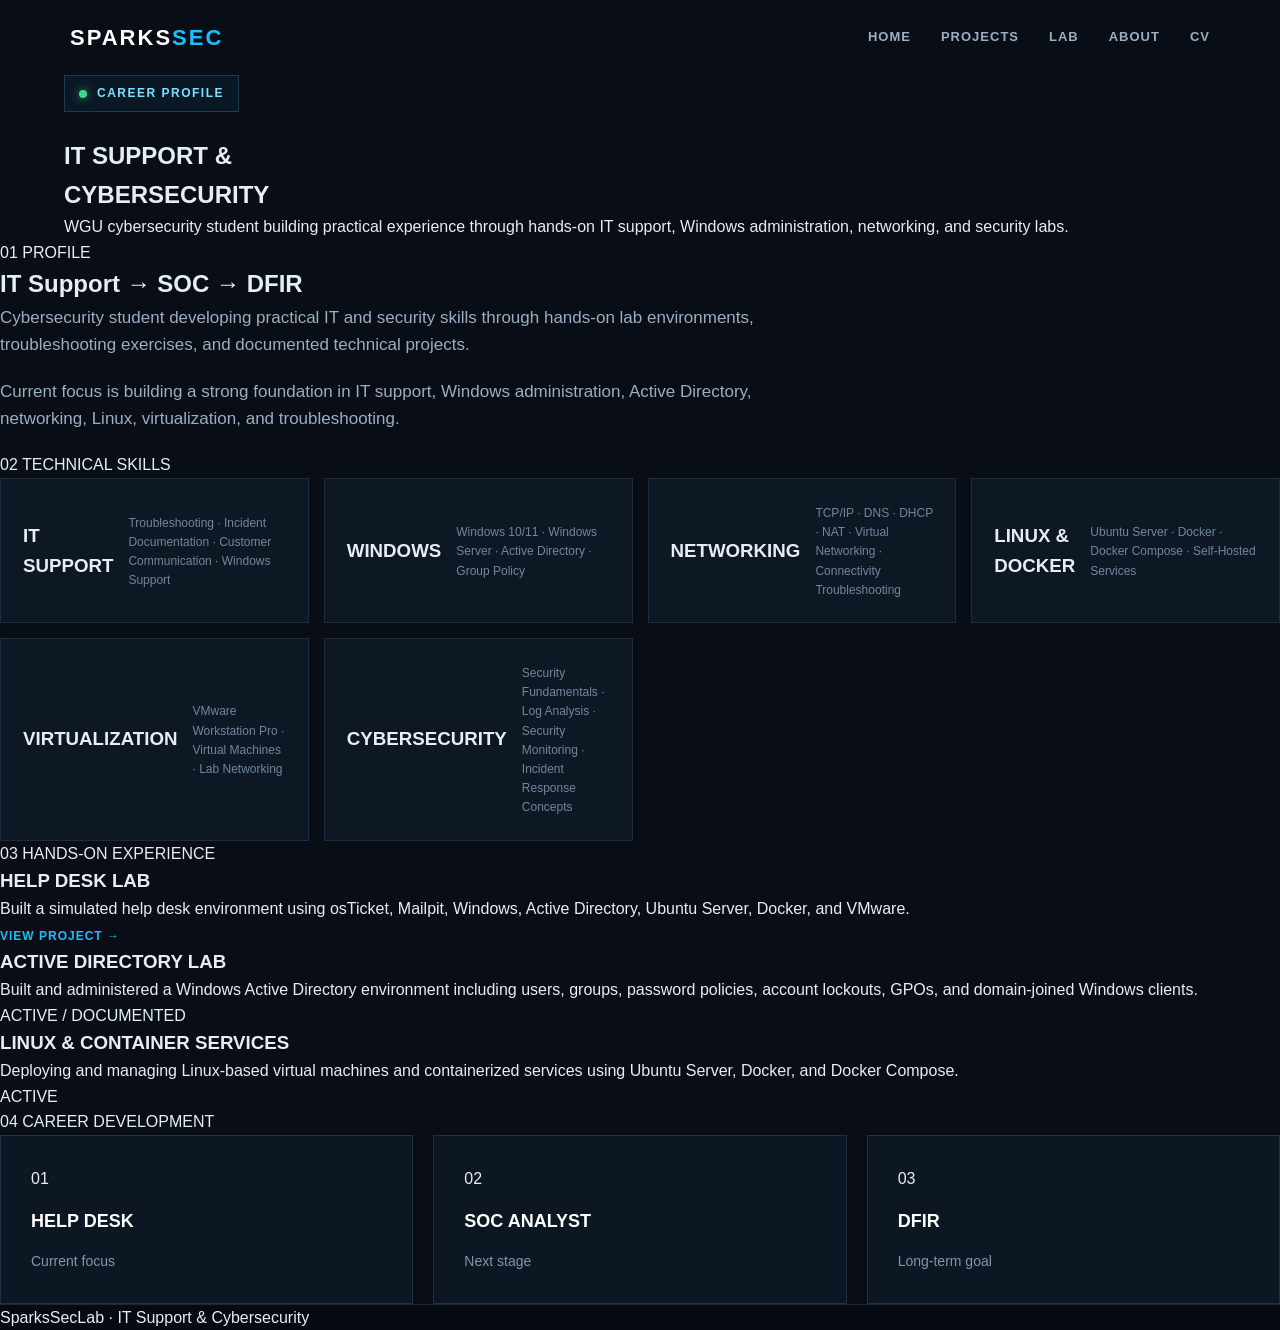
==== cv/index.html @ b8cc03d1 "Add CV page" ====
<!DOCTYPE html>
<html lang="en">
<head>
    <meta charset="UTF-8">
    <meta name="viewport" content="width=device-width, initial-scale=1.0">

    <title>CV | SparksSecLab</title>

    <link rel="stylesheet" href="../style.css">
</head>

<body>

<nav class="navbar">
    <div class="logo">
        SPARKS<span>SEC</span>
    </div>

    <div class="nav-links">
        <a href="../">HOME</a>
        <a href="../projects/">PROJECTS</a>
        <a href="../lab/">LAB</a>
        <a href="../#about">ABOUT</a>
        <a href="index.html">CV</a>
    </div>
</nav>


<section class="page-hero">

    <div class="hero-content">

        <div class="status">
            <span class="status-dot"></span>
            CAREER PROFILE
        </div>

        <h1>IT SUPPORT &<br>CYBERSECURITY</h1>

        <p>
            WGU cybersecurity student building practical experience
            through hands-on IT support, Windows administration,
            networking, and security labs.
        </p>

    </div>

</section>


<section class="section">

    <div class="section-title">
        <span>01</span>
        PROFILE
    </div>

    <div class="about-content">

        <h2>IT Support → SOC → DFIR</h2>

        <p>
            Cybersecurity student developing practical IT and security
            skills through hands-on lab environments, troubleshooting
            exercises, and documented technical projects.
        </p>

        <p>
            Current focus is building a strong foundation in IT support,
            Windows administration, Active Directory, networking,
            Linux, virtualization, and troubleshooting.
        </p>

    </div>

</section>


<section class="section">

    <div class="section-title">
        <span>02</span>
        TECHNICAL SKILLS
    </div>

    <div class="status-grid">

        <div class="status-card">
            <h3>IT SUPPORT</h3>
            <p>
                Troubleshooting · Incident Documentation ·
                Customer Communication · Windows Support
            </p>
        </div>

        <div class="status-card">
            <h3>WINDOWS</h3>
            <p>
                Windows 10/11 · Windows Server ·
                Active Directory · Group Policy
            </p>
        </div>

        <div class="status-card">
            <h3>NETWORKING</h3>
            <p>
                TCP/IP · DNS · DHCP · NAT ·
                Virtual Networking · Connectivity Troubleshooting
            </p>
        </div>

        <div class="status-card">
            <h3>LINUX & DOCKER</h3>
            <p>
                Ubuntu Server · Docker · Docker Compose ·
                Self-Hosted Services
            </p>
        </div>

        <div class="status-card">
            <h3>VIRTUALIZATION</h3>
            <p>
                VMware Workstation Pro ·
                Virtual Machines · Lab Networking
            </p>
        </div>

        <div class="status-card">
            <h3>CYBERSECURITY</h3>
            <p>
                Security Fundamentals · Log Analysis ·
                Security Monitoring · Incident Response Concepts
            </p>
        </div>

    </div>

</section>


<section class="section">

    <div class="section-title">
        <span>03</span>
        HANDS-ON EXPERIENCE
    </div>

    <div class="project-grid">

        <div class="project-card">

            <h3>HELP DESK LAB</h3>

            <p>
                Built a simulated help desk environment using
                osTicket, Mailpit, Windows, Active Directory,
                Ubuntu Server, Docker, and VMware.
            </p>

            <a href="../projects/helpdesk.html" class="project-link">
                VIEW PROJECT →
            </a>

        </div>


        <div class="project-card">

            <h3>ACTIVE DIRECTORY LAB</h3>

            <p>
                Built and administered a Windows Active Directory
                environment including users, groups, password
                policies, account lockouts, GPOs, and domain-joined
                Windows clients.
            </p>

            <span class="project-status">
                ACTIVE / DOCUMENTED
            </span>

        </div>


        <div class="project-card">

            <h3>LINUX & CONTAINER SERVICES</h3>

            <p>
                Deploying and managing Linux-based virtual machines
                and containerized services using Ubuntu Server,
                Docker, and Docker Compose.
            </p>

            <span class="project-status">
                ACTIVE
            </span>

        </div>

    </div>

</section>


<section class="section">

    <div class="section-title">
        <span>04</span>
        CAREER DEVELOPMENT
    </div>

    <div class="career-grid">

        <div class="career-card">
            <span>01</span>
            <h3>HELP DESK</h3>
            <p>Current focus</p>
        </div>

        <div class="career-card">
            <span>02</span>
            <h3>SOC ANALYST</h3>
            <p>Next stage</p>
        </div>

        <div class="career-card">
            <span>03</span>
            <h3>DFIR</h3>
            <p>Long-term goal</p>
        </div>

    </div>

</section>


<footer>

    <p>
        SparksSecLab · IT Support & Cybersecurity
    </p>

</footer>

</body>
</html>
---- style.css ----
/* =========================================
   SPARKSSEC PORTFOLIO
   Blue-Team / IT Operations Theme
   ========================================= */

* {
    margin: 0;
    padding: 0;
    box-sizing: border-box;
}

html {
    scroll-behavior: smooth;
}

body {
    font-family: Arial, Helvetica, sans-serif;
    background: #080d16;
    color: #e6edf5;
    line-height: 1.6;
}


/* =========================================
   NAVIGATION
   ========================================= */

header {
    position: sticky;
    top: 0;
    z-index: 1000;
    background: rgba(8, 13, 22, 0.95);
    border-bottom: 1px solid #17283d;
    backdrop-filter: blur(10px);
}

.navbar {
    max-width: 1200px;
    margin: auto;
    padding: 20px 30px;
    display: flex;
    justify-content: space-between;
    align-items: center;
}

.logo {
    font-size: 22px;
    font-weight: 800;
    letter-spacing: 2px;
    color: #ffffff;
}

.logo span {
    color: #19bfff;
}

.nav-links {
    display: flex;
    gap: 30px;
}

.nav-links a {
    color: #9caec2;
    text-decoration: none;
    font-size: 13px;
    font-weight: 700;
    letter-spacing: 1px;
    transition: 0.2s ease;
}

.nav-links a:hover {
    color: #19bfff;
}


/* =========================================
   HERO
   ========================================= */

.hero {
    min-height: 720px;
    display: flex;
    align-items: center;
    position: relative;
    overflow: hidden;
    background:
        radial-gradient(circle at 80% 30%, rgba(0, 140, 255, 0.12), transparent 35%),
        linear-gradient(135deg, #080d16 0%, #0b1422 100%);
}

.hero::after {
    content: "";
    position: absolute;
    inset: 0;
    background-image:
        linear-gradient(rgba(25, 191, 255, 0.035) 1px, transparent 1px),
        linear-gradient(90deg, rgba(25, 191, 255, 0.035) 1px, transparent 1px);
    background-size: 50px 50px;
    pointer-events: none;
}

.hero-content {
    width: 1200px;
    max-width: 90%;
    margin: auto;
    position: relative;
    z-index: 2;
}

.status {
    display: inline-flex;
    align-items: center;
    gap: 10px;
    padding: 8px 14px;
    margin-bottom: 25px;
    border: 1px solid #1c3c54;
    background: rgba(10, 27, 42, 0.8);
    color: #7edfff;
    font-size: 12px;
    font-weight: 700;
    letter-spacing: 1.5px;
}

.status-dot {
    width: 8px;
    height: 8px;
    background: #39d98a;
    border-radius: 50%;
    box-shadow: 0 0 10px rgba(57, 217, 138, 0.7);
}

.hero h1 {
    font-size: clamp(48px, 7vw, 86px);
    line-height: 0.98;
    letter-spacing: -3px;
    margin-bottom: 30px;
    color: #ffffff;
}

.hero h1 span {
    color: #19bfff;
}

.hero-text {
    max-width: 680px;
    color: #9caec2;
    font-size: 18px;
    margin-bottom: 25px;
}

.career-path {
    color: #d6e4f0;
    font-weight: 700;
    letter-spacing: 2px;
    font-size: 14px;
    margin-bottom: 35px;
}

.career-path span {
    color: #19bfff;
    padding: 0 10px;
}

.hero-buttons {
    display: flex;
    gap: 15px;
    flex-wrap: wrap;
}

.button {
    display: inline-block;
    padding: 14px 24px;
    text-decoration: none;
    font-size: 13px;
    font-weight: 800;
    letter-spacing: 1px;
    transition: 0.2s ease;
}

.button.primary {
    background: #19bfff;
    color: #06101a;
}

.button.primary:hover {
    background: #6ddcff;
    transform: translateY(-2px);
}

.button.secondary {
    border: 1px solid #29455d;
    color: #dce8f2;
}

.button.secondary:hover {
    border-color: #19bfff;
    color: #19bfff;
}


/* =========================================
   GENERAL SECTIONS
   ========================================= */

.status-panel,
.projects,
.about,
.resume {
    max-width: 1200px;
    margin: auto;
    padding: 100px 30px;
}

.section-heading {
    margin-bottom: 45px;
}

.section-label {
    display: block;
    color: #19bfff;
    font-size: 12px;
    font-weight: 800;
    letter-spacing: 2px;
    margin-bottom: 10px;
}

.section-heading h2 {
    font-size: 38px;
    color: #ffffff;
    letter-spacing: -1px;
}


/* =========================================
   STATUS CARDS
   ========================================= */

.status-panel {
    max-width: none;
    padding-left: max(30px, calc((100% - 1140px) / 2));
    padding-right: max(30px, calc((100% - 1140px) / 2));
    background: #0b121d;
    border-top: 1px solid #17283d;
    border-bottom: 1px solid #17283d;
}

.status-grid {
    display: grid;
    grid-template-columns: repeat(4, 1fr);
    gap: 15px;
}

.status-card {
    display: flex;
    align-items: center;
    gap: 15px;
    padding: 22px;
    background: #0e1825;
    border: 1px solid #1b2d42;
}

.status-card:hover {
    border-color: #245b78;
}

.indicator {
    width: 9px;
    height: 9px;
    background: #39d98a;
    border-radius: 50%;
    box-shadow: 0 0 8px rgba(57, 217, 138, 0.6);
}

.status-card strong {
    display: block;
    font-size: 12px;
    letter-spacing: 1px;
    color: #dce8f2;
}

.status-card p {
    color: #71869b;
    font-size: 12px;
    margin-top: 3px;
}


/* =========================================
   PROJECT
   ========================================= */

.projects {
    max-width: none;
    padding-left: max(30px, calc((100% - 1140px) / 2));
    padding-right: max(30px, calc((100% - 1140px) / 2));
}

.featured-project {
    display: grid;
    grid-template-columns: 1.3fr 1fr;
    gap: 50px;
    padding: 45px;
    background: #0d1724;
    border: 1px solid #1c3046;
}

.project-tag {
    color: #19bfff;
    font-size: 11px;
    font-weight: 800;
    letter-spacing: 2px;
}

.project-info h3 {
    font-size: 32px;
    color: #ffffff;
    margin: 15px 0;
}

.project-info p {
    color: #94a8bb;
    max-width: 650px;
    margin-bottom: 25px;
}

.skills {
    display: flex;
    flex-wrap: wrap;
    gap: 8px;
    margin-bottom: 30px;
}

.skills span {
    padding: 6px 10px;
    border: 1px solid #25405a;
    color: #9fc5df;
    background: #0a121d;
    font-size: 11px;
}

.project-link {
    color: #19bfff;
    text-decoration: none;
    font-size: 12px;
    font-weight: 800;
    letter-spacing: 1px;
}

.project-link:hover {
    color: #7edfff;
}


/* =========================================
   TERMINAL PANEL
   ========================================= */

.project-terminal {
    background: #050a10;
    border: 1px solid #20364d;
    align-self: center;
    box-shadow: 0 15px 40px rgba(0, 0, 0, 0.3);
}

.terminal-header {
    height: 38px;
    display: flex;
    align-items: center;
    gap: 7px;
    padding: 0 15px;
    background: #0c1520;
    border-bottom: 1px solid #1a2b3e;
}

.terminal-header span {
    width: 9px;
    height: 9px;
    border-radius: 50%;
    background: #526477;
}

.terminal-body {
    padding: 25px;
    font-family: "Courier New", monospace;
    font-size: 13px;
    line-height: 2;
    color: #b8c9d8;
}

.terminal-blue {
    color: #19bfff;
}

.terminal-green {
    color: #39d98a;
}


/* =========================================
   ABOUT
   ========================================= */

.about {
    border-top: 1px solid #17283d;
}

.about-content {
    max-width: 800px;
}

.about-content p {
    color: #9caec2;
    font-size: 17px;
    margin-bottom: 20px;
}


/* =========================================
   CAREER PATH
   ========================================= */

.resume {
    border-top: 1px solid #17283d;
}

.career-grid {
    display: grid;
    grid-template-columns: repeat(3, 1fr);
    gap: 20px;
}

.career-card {
    padding: 30px;
    background: #0d1724;
    border: 1px solid #1c3046;
    position: relative;
}

.career-card:hover {
    border-color: #19bfff;
}

.career-number {
    color: #19bfff;
    font-family: "Courier New", monospace;
    font-size: 13px;
}

.career-card h3 {
    color: #ffffff;
    font-size: 18px;
    margin: 15px 0;
}

.career-card p {
    color: #8196aa;
    font-size: 14px;
}


/* =========================================
   FOOTER
   ========================================= */

footer {
    border-top: 1px solid #17283d;
    background: #060b12;
}

.footer-content {
    max-width: 1200px;
    margin: auto;
    padding: 40px 30px;
    display: flex;
    align-items: center;
    justify-content: space-between;
    gap: 20px;
}

.footer-content p {
    color: #667b90;
    font-size: 12px;
}

.copyright {
    font-family: "Courier New", monospace;
}


/* =========================================
   RESPONSIVE DESIGN
   ========================================= */

@media (max-width: 900px) {

    .nav-links {
        gap: 15px;
    }

    .status-grid {
        grid-template-columns: repeat(2, 1fr);
    }

    .featured-project {
        grid-template-columns: 1fr;
    }

    .career-grid {
        grid-template-columns: 1fr;
    }
}


@media (max-width: 650px) {

    .navbar {
        padding: 18px 20px;
    }

    .nav-links {
        display: none;
    }

    .hero {
        min-height: 650px;
    }

    .hero h1 {
        font-size: 48px;
        letter-spacing: -2px;
    }

    .hero-text {
        font-size: 16px;
    }

    .status-grid {
        grid-template-columns: 1fr;
    }

    .status-panel,
    .projects,
    .about,
    .resume {
        padding-top: 70px;
        padding-bottom: 70px;
    }

    .featured-project {
        padding: 25px;
    }

    .section-heading h2 {
        font-size: 30px;
    }

    .footer-content {
        flex-direction: column;
        align-items: flex-start;
    }
}
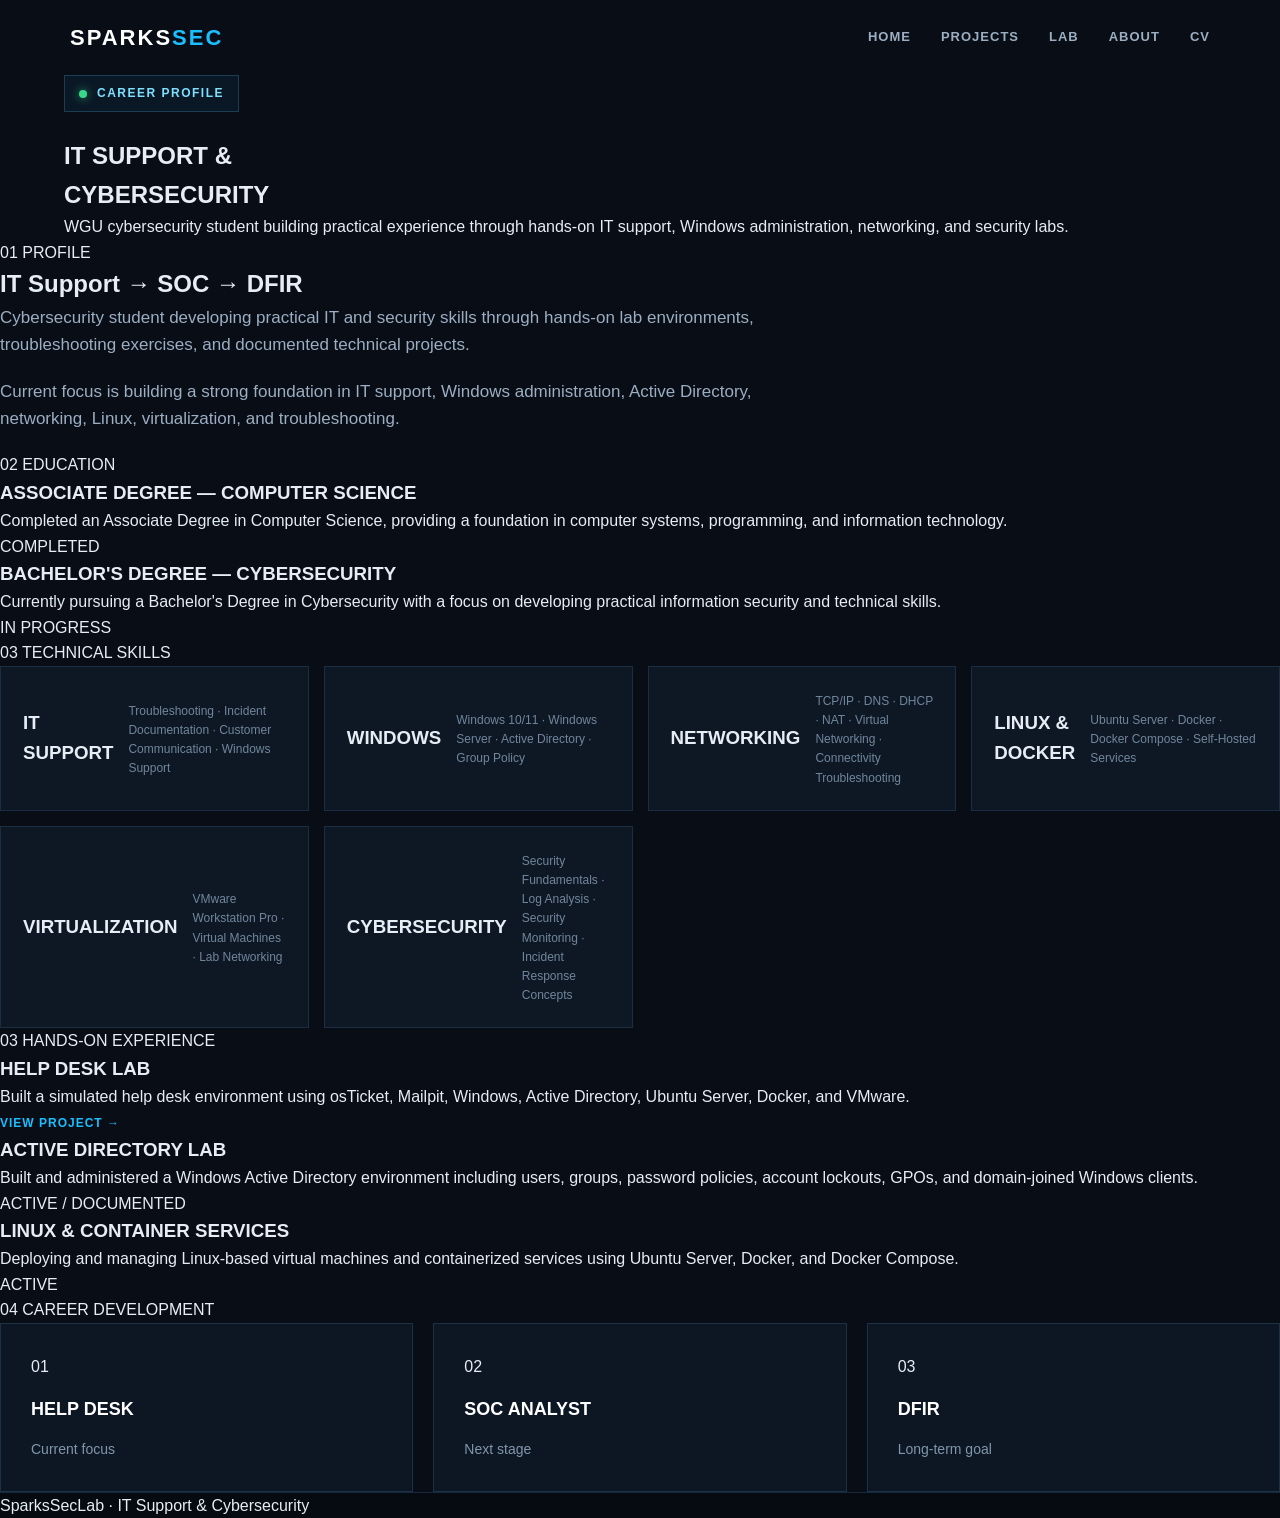
==== commit 5e390b1f: "Add education section to CV" ====
--- a/cv/index.html
+++ b/cv/index.html
@@ -74,12 +74,56 @@
     </div>
 
 </section>
-
-
 <section class="section">
 
     <div class="section-title">
         <span>02</span>
+        EDUCATION
+    </div>
+
+    <div class="project-grid">
+
+        <div class="project-card">
+
+            <h3>ASSOCIATE DEGREE — COMPUTER SCIENCE</h3>
+
+            <p>
+                Completed an Associate Degree in Computer Science,
+                providing a foundation in computer systems,
+                programming, and information technology.
+            </p>
+
+            <span class="project-status">
+                COMPLETED
+            </span>
+
+        </div>
+
+
+        <div class="project-card">
+
+            <h3>BACHELOR'S DEGREE — CYBERSECURITY</h3>
+
+            <p>
+                Currently pursuing a Bachelor's Degree in
+                Cybersecurity with a focus on developing practical
+                information security and technical skills.
+            </p>
+
+            <span class="project-status">
+                IN PROGRESS
+            </span>
+
+        </div>
+
+    </div>
+
+</section>
+
+<section class="section">
+
+    <div class="section-title">
+        <span>03</span>
         TECHNICAL SKILLS
     </div>
 
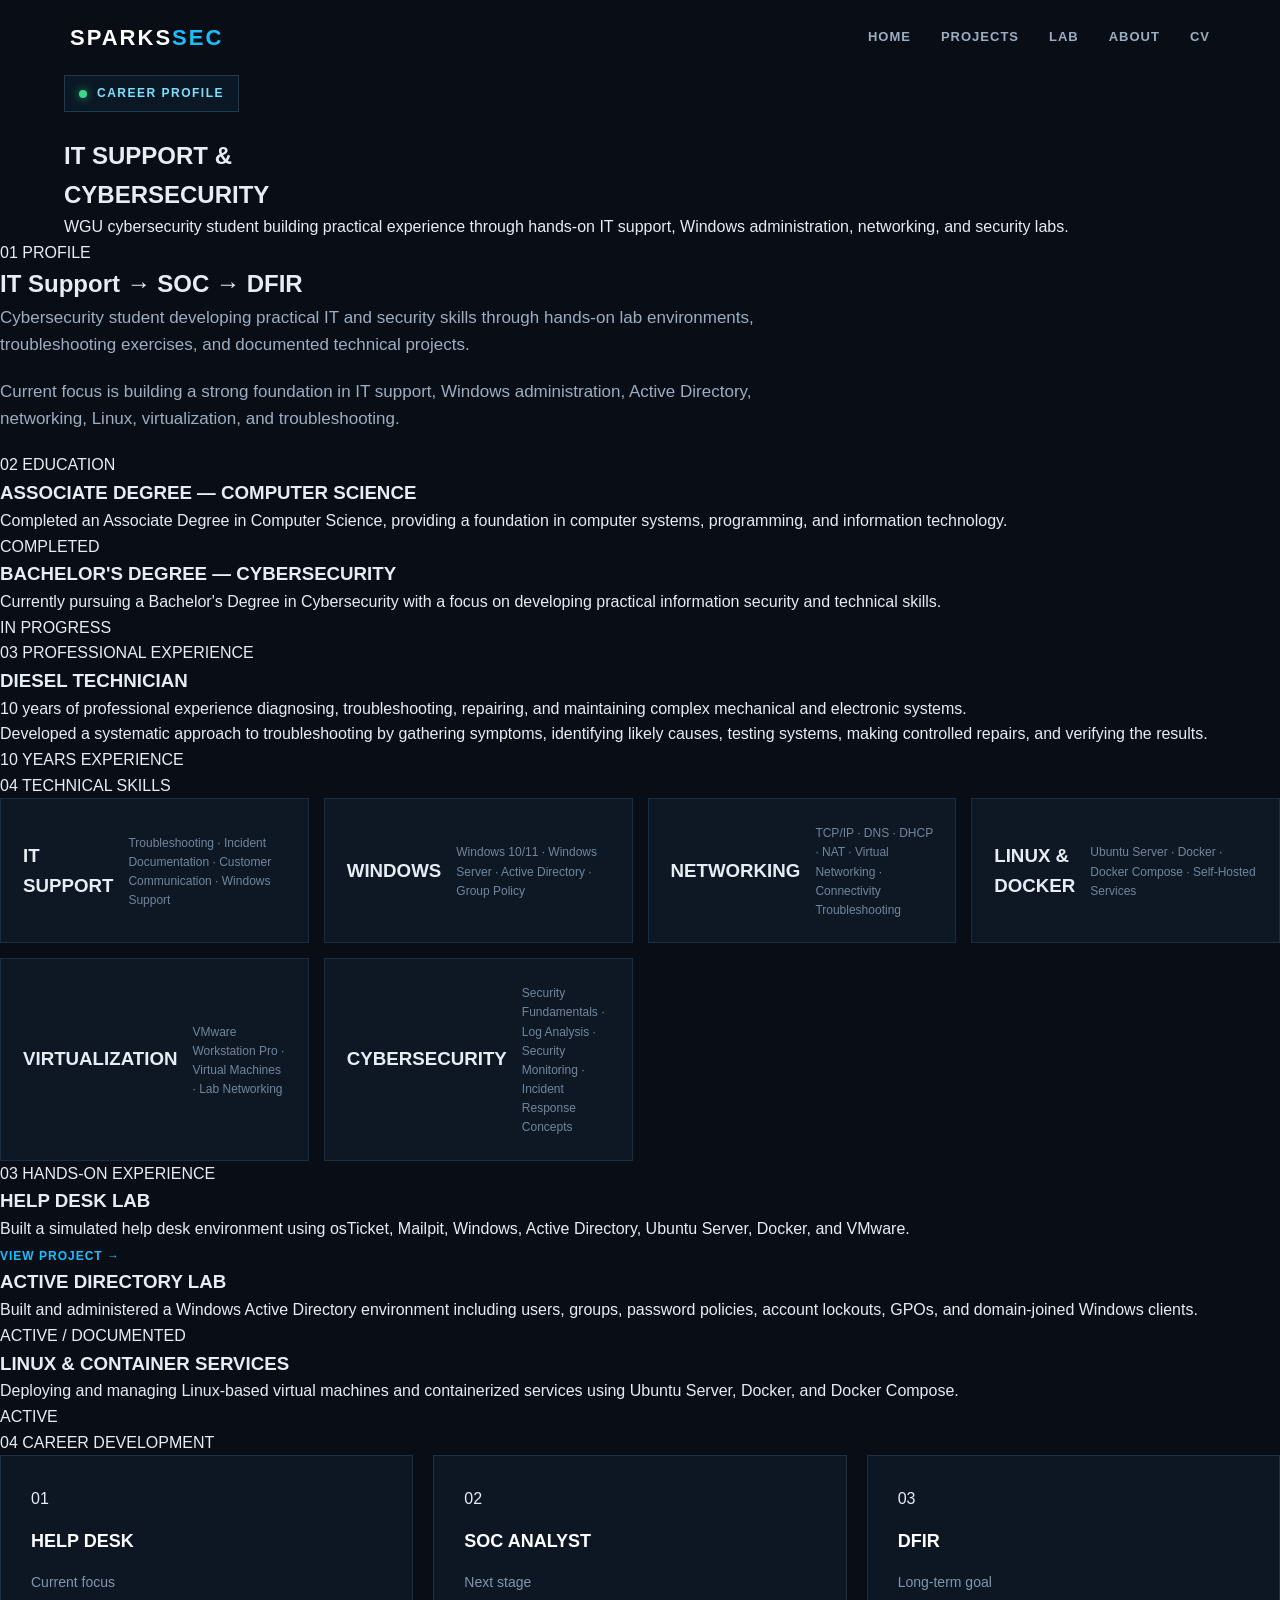
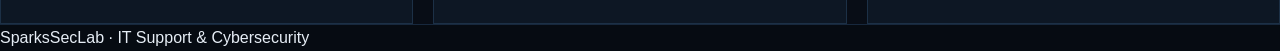
==== commit e7e17115: "Add professional experience to CV" ====
--- a/cv/index.html
+++ b/cv/index.html
@@ -120,10 +120,46 @@
 
 </section>
 
-<section class="section">
+ <section class="section">
 
     <div class="section-title">
         <span>03</span>
+        PROFESSIONAL EXPERIENCE
+    </div>
+
+    <div class="project-grid">
+
+        <div class="project-card">
+
+            <h3>DIESEL TECHNICIAN</h3>
+
+            <p>
+                10 years of professional experience diagnosing,
+                troubleshooting, repairing, and maintaining
+                complex mechanical and electronic systems.
+            </p>
+
+            <p>
+                Developed a systematic approach to troubleshooting
+                by gathering symptoms, identifying likely causes,
+                testing systems, making controlled repairs, and
+                verifying the results.
+            </p>
+
+            <span class="project-status">
+                10 YEARS EXPERIENCE
+            </span>
+
+        </div>
+
+    </div>
+
+</section>
+    
+<section class="section">
+
+    <div class="section-title">
+        <span>04</span>
         TECHNICAL SKILLS
     </div>
 
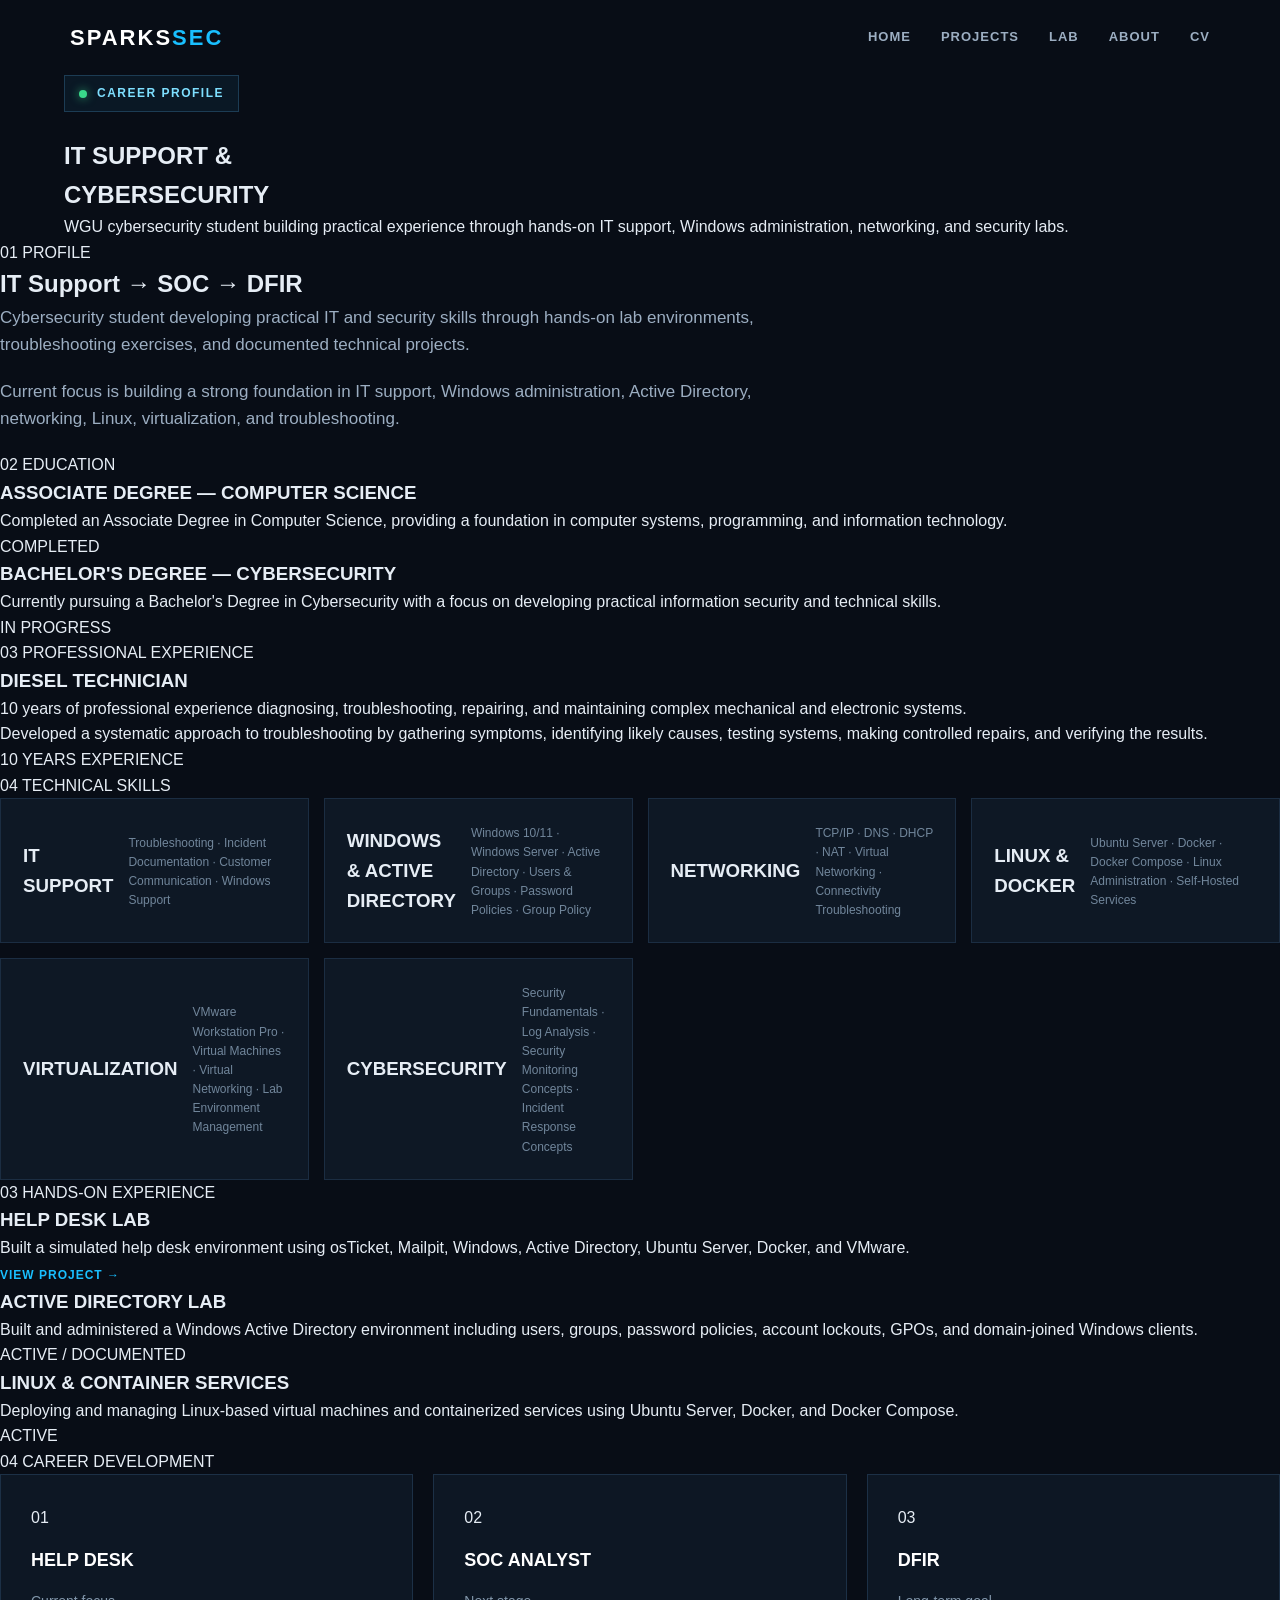
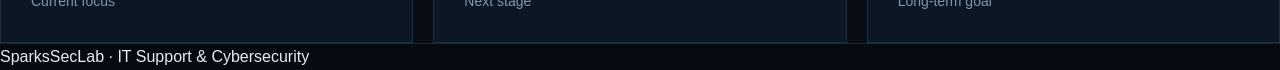
==== commit 8d3a2fa8: "Update CV technical skills" ====
--- a/cv/index.html
+++ b/cv/index.html
@@ -174,18 +174,18 @@
         </div>
 
         <div class="status-card">
-            <h3>WINDOWS</h3>
-            <p>
-                Windows 10/11 · Windows Server ·
-                Active Directory · Group Policy
+            <h3>WINDOWS & ACTIVE DIRECTORY</h3>
+            <p>
+                Windows 10/11 · Windows Server · Active Directory ·
+                Users & Groups · Password Policies · Group Policy
             </p>
         </div>
 
         <div class="status-card">
             <h3>NETWORKING</h3>
             <p>
-                TCP/IP · DNS · DHCP · NAT ·
-                Virtual Networking · Connectivity Troubleshooting
+                TCP/IP · DNS · DHCP · NAT · Virtual Networking ·
+                Connectivity Troubleshooting
             </p>
         </div>
 
@@ -193,15 +193,15 @@
             <h3>LINUX & DOCKER</h3>
             <p>
                 Ubuntu Server · Docker · Docker Compose ·
-                Self-Hosted Services
+                Linux Administration · Self-Hosted Services
             </p>
         </div>
 
         <div class="status-card">
             <h3>VIRTUALIZATION</h3>
             <p>
-                VMware Workstation Pro ·
-                Virtual Machines · Lab Networking
+                VMware Workstation Pro · Virtual Machines ·
+                Virtual Networking · Lab Environment Management
             </p>
         </div>
 
@@ -209,7 +209,7 @@
             <h3>CYBERSECURITY</h3>
             <p>
                 Security Fundamentals · Log Analysis ·
-                Security Monitoring · Incident Response Concepts
+                Security Monitoring Concepts · Incident Response Concepts
             </p>
         </div>
 
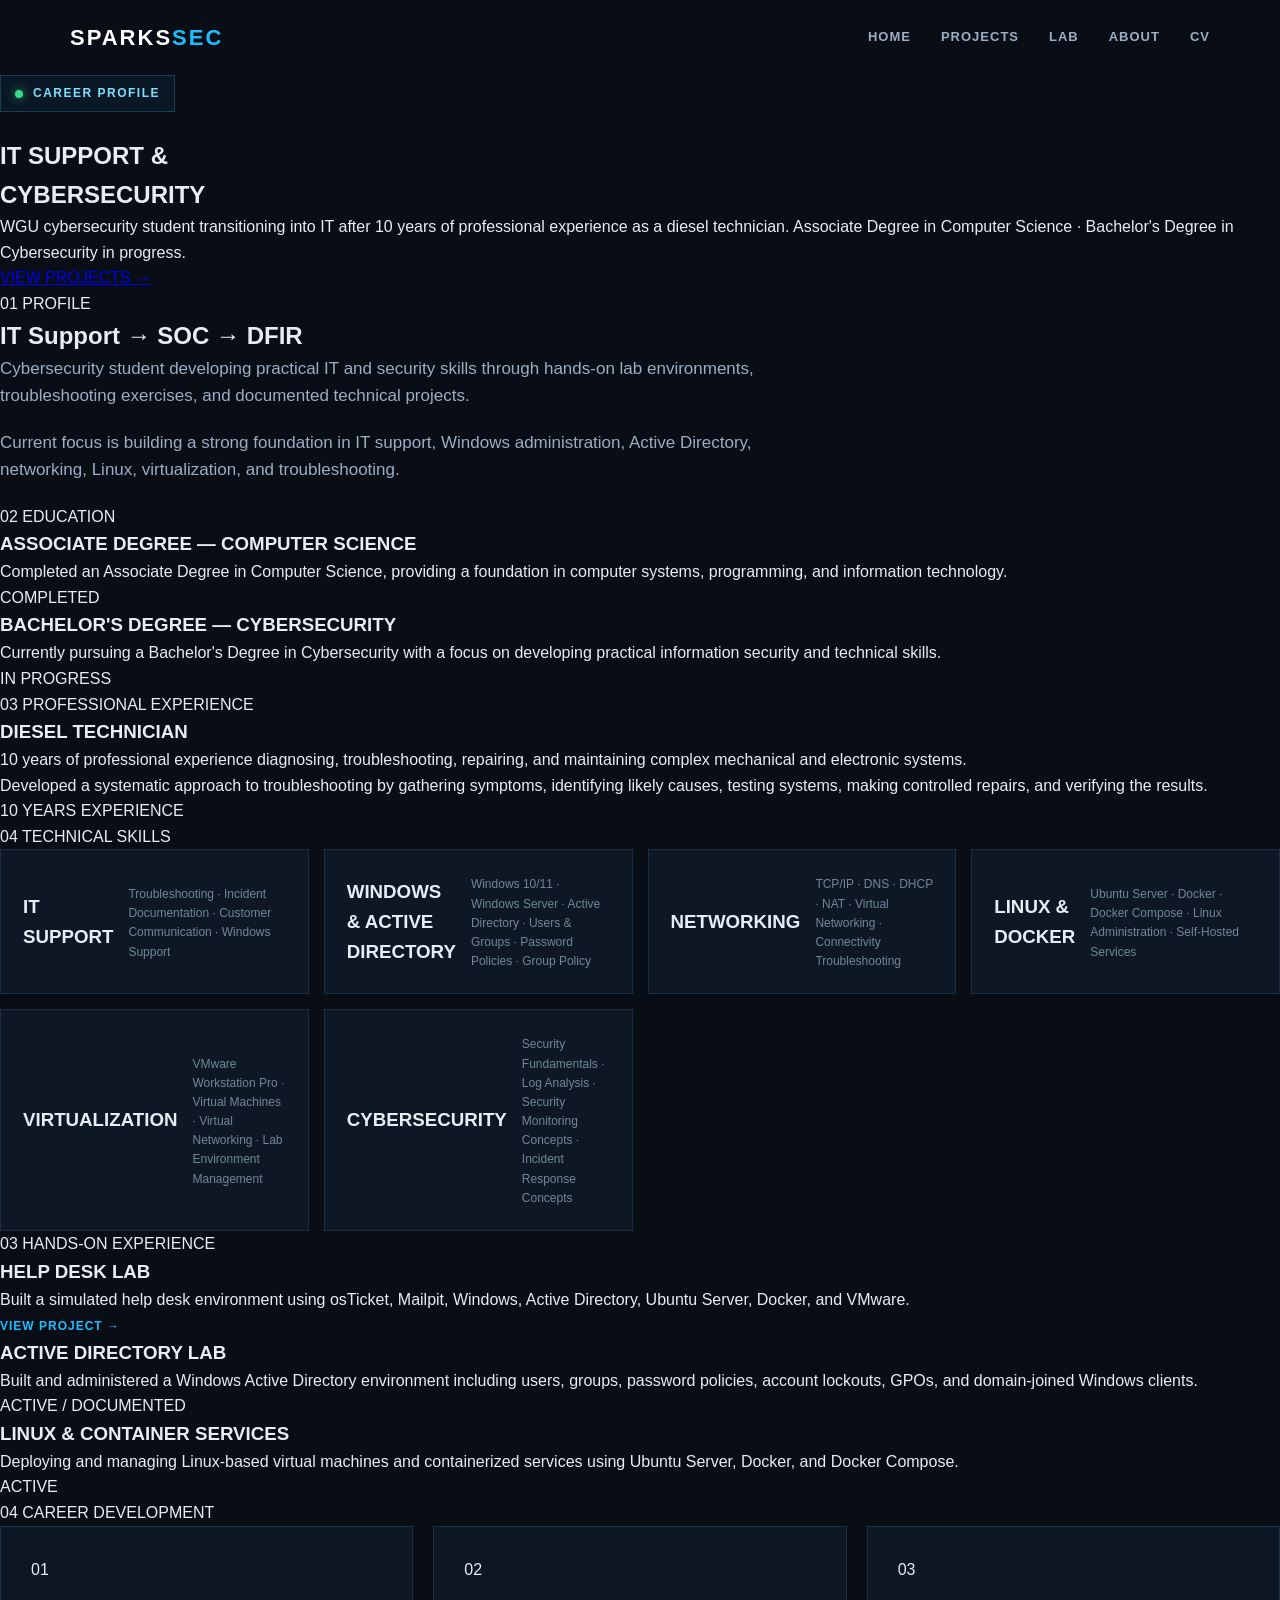
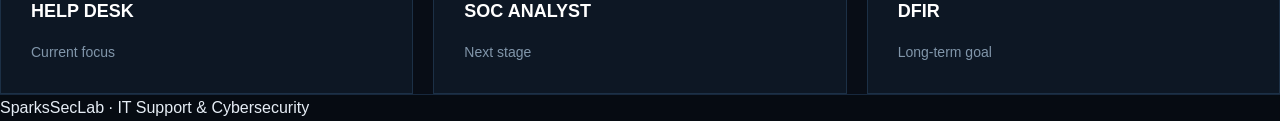
==== commit 9e7c0257: "Improve CV header" ====
--- a/cv/index.html
+++ b/cv/index.html
@@ -26,24 +26,25 @@
 </nav>
 
 
-<section class="page-hero">
-
-    <div class="hero-content">
-
-        <div class="status">
-            <span class="status-dot"></span>
-            CAREER PROFILE
-        </div>
-
-        <h1>IT SUPPORT &<br>CYBERSECURITY</h1>
-
-        <p>
-            WGU cybersecurity student building practical experience
-            through hands-on IT support, Windows administration,
-            networking, and security labs.
-        </p>
-
-    </div>
+<section class="cv-header">
+
+    <div class="status">
+        <span class="status-dot"></span>
+        CAREER PROFILE
+    </div>
+
+    <h1>IT SUPPORT &<br>CYBERSECURITY</h1>
+
+    <p>
+        WGU cybersecurity student transitioning into IT after
+        10 years of professional experience as a diesel technician.
+        Associate Degree in Computer Science · Bachelor's Degree in
+        Cybersecurity in progress.
+    </p>
+
+    <a href="../projects/" class="cv-download">
+        VIEW PROJECTS →
+    </a>
 
 </section>
 
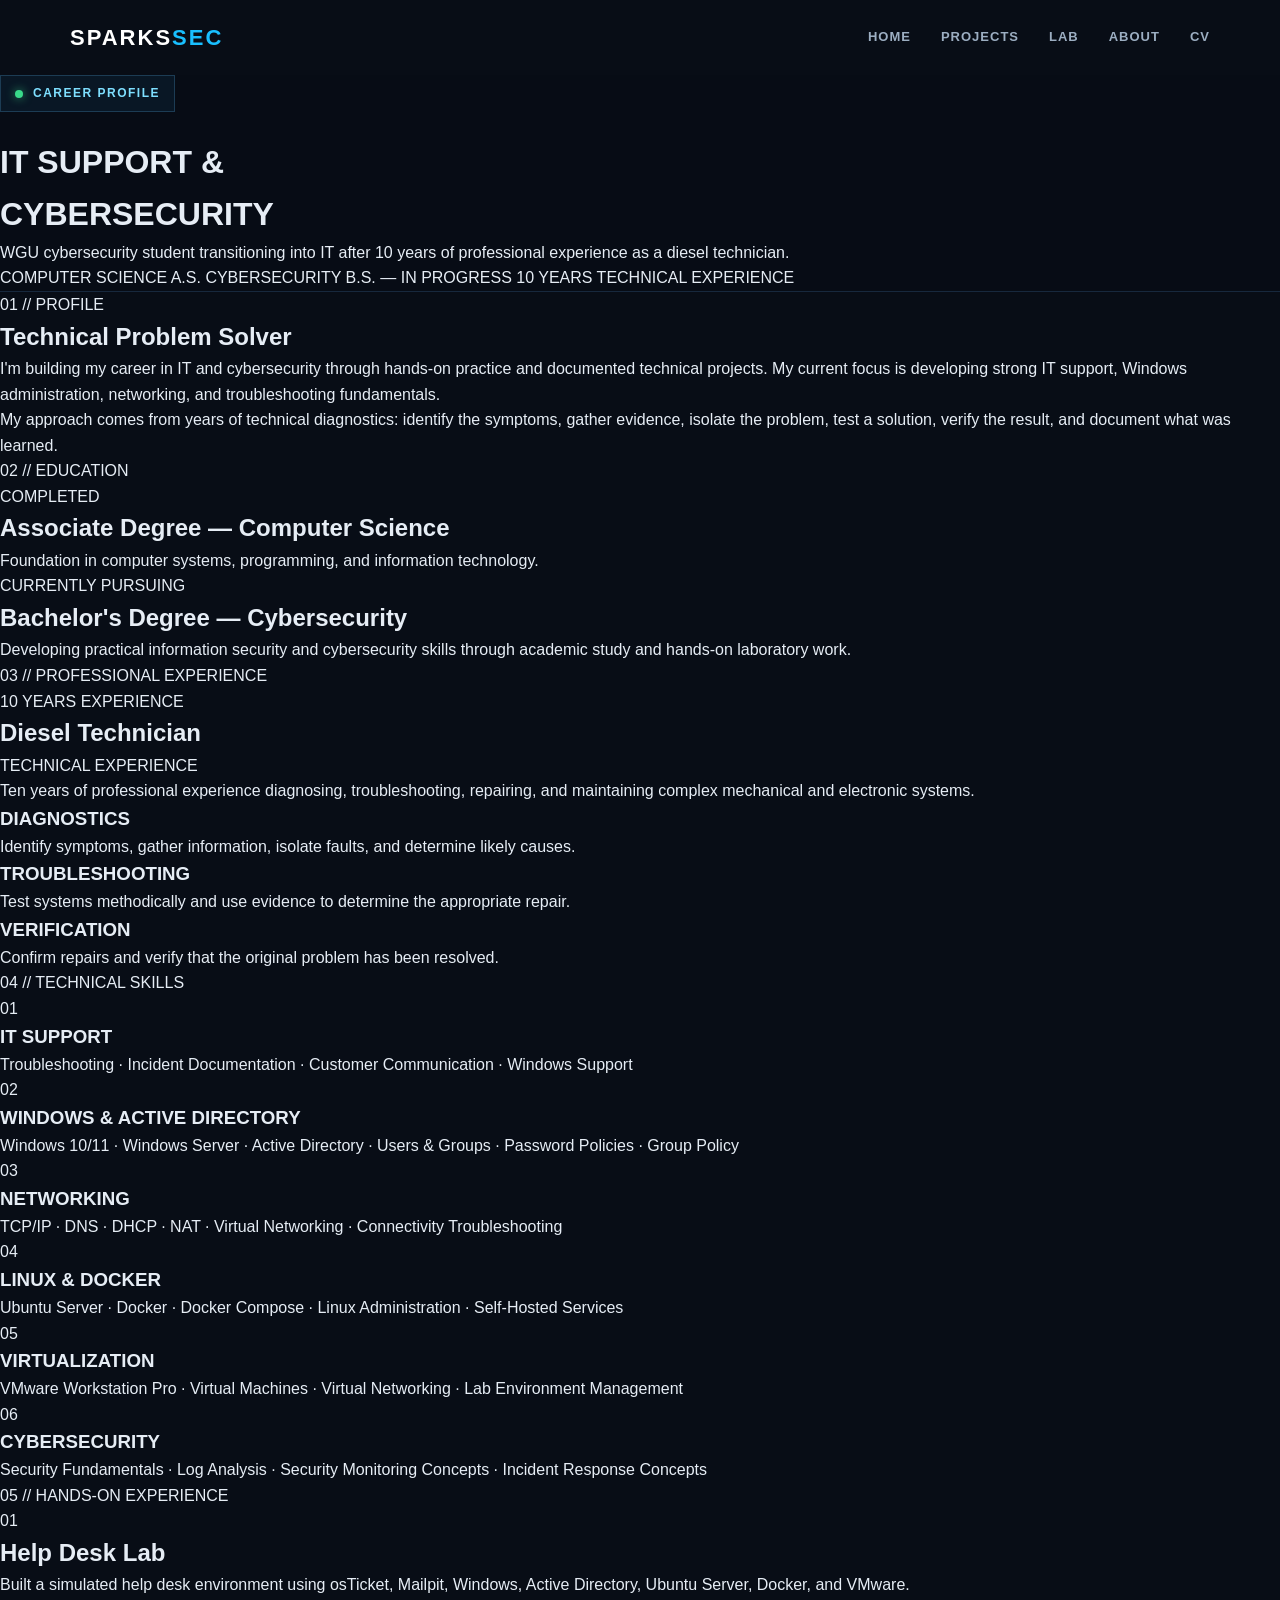
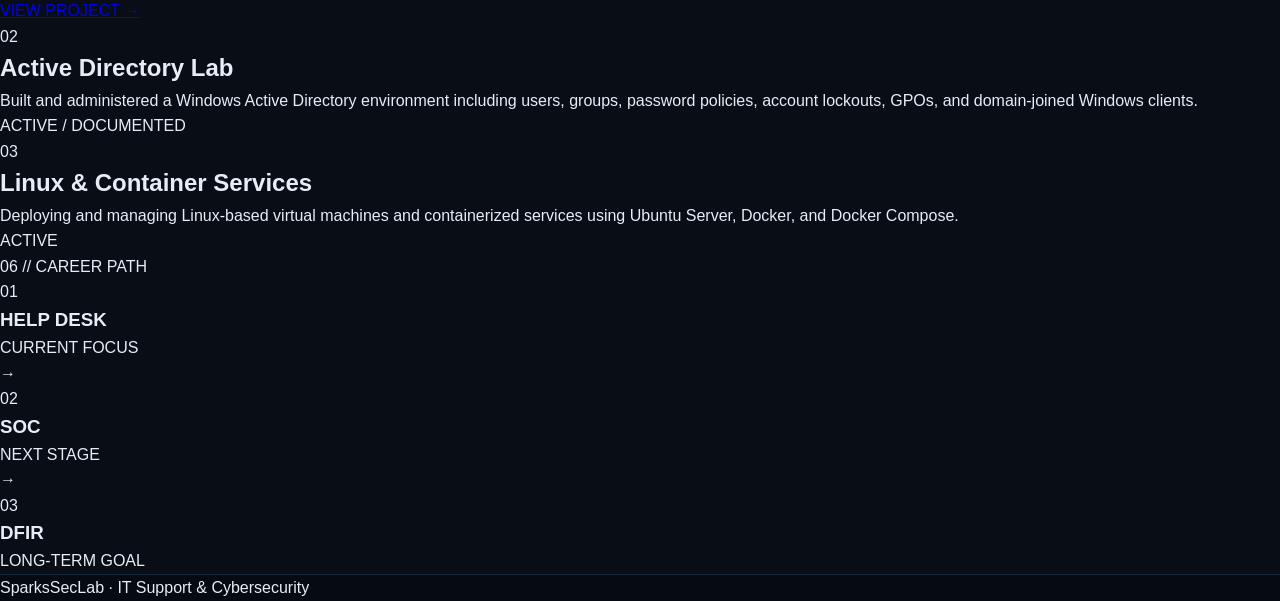
==== commit 9839751c: "Redesign CV page structure" ====
--- a/cv/index.html
+++ b/cv/index.html
@@ -8,7 +8,6 @@
 
     <link rel="stylesheet" href="../style.css">
 </head>
-
 <body>
 
 <nav class="navbar">
@@ -26,294 +25,443 @@
 </nav>
 
 
-<section class="cv-header">
-
-    <div class="status">
-        <span class="status-dot"></span>
-        CAREER PROFILE
+<!-- CV HEADER -->
+
+<header class="cv-hero">
+
+    <div class="cv-hero-inner">
+
+        <div class="status">
+            <span class="status-dot"></span>
+            CAREER PROFILE
+        </div>
+
+        <h1>IT SUPPORT &<br>CYBERSECURITY</h1>
+
+        <p class="cv-lead">
+            WGU cybersecurity student transitioning into IT after
+            10 years of professional experience as a diesel technician.
+        </p>
+
+        <div class="cv-quick-info">
+
+            <span>COMPUTER SCIENCE A.S.</span>
+            <span>CYBERSECURITY B.S. — IN PROGRESS</span>
+            <span>10 YEARS TECHNICAL EXPERIENCE</span>
+
+        </div>
+
     </div>
 
-    <h1>IT SUPPORT &<br>CYBERSECURITY</h1>
-
-    <p>
-        WGU cybersecurity student transitioning into IT after
-        10 years of professional experience as a diesel technician.
-        Associate Degree in Computer Science · Bachelor's Degree in
-        Cybersecurity in progress.
-    </p>
-
-    <a href="../projects/" class="cv-download">
-        VIEW PROJECTS →
-    </a>
-
-</section>
-
-
-<section class="section">
-
-    <div class="section-title">
-        <span>01</span>
-        PROFILE
-    </div>
-
-    <div class="about-content">
-
-        <h2>IT Support → SOC → DFIR</h2>
-
-        <p>
-            Cybersecurity student developing practical IT and security
-            skills through hands-on lab environments, troubleshooting
-            exercises, and documented technical projects.
-        </p>
-
-        <p>
-            Current focus is building a strong foundation in IT support,
-            Windows administration, Active Directory, networking,
-            Linux, virtualization, and troubleshooting.
-        </p>
-
-    </div>
-
-</section>
-<section class="section">
-
-    <div class="section-title">
-        <span>02</span>
-        EDUCATION
-    </div>
-
-    <div class="project-grid">
-
-        <div class="project-card">
-
-            <h3>ASSOCIATE DEGREE — COMPUTER SCIENCE</h3>
+</header>
+
+
+<main class="cv-main">
+
+
+    <!-- PROFILE -->
+
+    <section class="cv-section">
+
+        <div class="cv-section-label">
+            01 // PROFILE
+        </div>
+
+        <div class="cv-profile">
+
+            <h2>Technical Problem Solver</h2>
 
             <p>
-                Completed an Associate Degree in Computer Science,
-                providing a foundation in computer systems,
-                programming, and information technology.
+                I'm building my career in IT and cybersecurity through
+                hands-on practice and documented technical projects.
+                My current focus is developing strong IT support,
+                Windows administration, networking, and troubleshooting
+                fundamentals.
             </p>
 
-            <span class="project-status">
-                COMPLETED
-            </span>
-
-        </div>
-
-
-        <div class="project-card">
-
-            <h3>BACHELOR'S DEGREE — CYBERSECURITY</h3>
-
             <p>
-                Currently pursuing a Bachelor's Degree in
-                Cybersecurity with a focus on developing practical
-                information security and technical skills.
+                My approach comes from years of technical diagnostics:
+                identify the symptoms, gather evidence, isolate the
+                problem, test a solution, verify the result, and
+                document what was learned.
             </p>
 
-            <span class="project-status">
-                IN PROGRESS
-            </span>
-
-        </div>
-
-    </div>
-
-</section>
-
- <section class="section">
-
-    <div class="section-title">
-        <span>03</span>
-        PROFESSIONAL EXPERIENCE
-    </div>
-
-    <div class="project-grid">
-
-        <div class="project-card">
-
-            <h3>DIESEL TECHNICIAN</h3>
+        </div>
+
+    </section>
+
+
+    <!-- EDUCATION -->
+
+    <section class="cv-section">
+
+        <div class="cv-section-label">
+            02 // EDUCATION
+        </div>
+
+        <div class="cv-timeline">
+
+            <div class="cv-timeline-item">
+
+                <div class="cv-timeline-marker"></div>
+
+                <div class="cv-timeline-content">
+
+                    <div class="cv-meta">
+                        COMPLETED
+                    </div>
+
+                    <h2>Associate Degree — Computer Science</h2>
+
+                    <p>
+                        Foundation in computer systems, programming,
+                        and information technology.
+                    </p>
+
+                </div>
+
+            </div>
+
+
+            <div class="cv-timeline-item">
+
+                <div class="cv-timeline-marker"></div>
+
+                <div class="cv-timeline-content">
+
+                    <div class="cv-meta">
+                        CURRENTLY PURSUING
+                    </div>
+
+                    <h2>Bachelor's Degree — Cybersecurity</h2>
+
+                    <p>
+                        Developing practical information security and
+                        cybersecurity skills through academic study
+                        and hands-on laboratory work.
+                    </p>
+
+                </div>
+
+            </div>
+
+        </div>
+
+    </section>
+
+
+    <!-- PROFESSIONAL EXPERIENCE -->
+
+    <section class="cv-section">
+
+        <div class="cv-section-label">
+            03 // PROFESSIONAL EXPERIENCE
+        </div>
+
+        <article class="cv-experience">
+
+            <div class="cv-experience-header">
+
+                <div>
+                    <div class="cv-meta">
+                        10 YEARS EXPERIENCE
+                    </div>
+
+                    <h2>Diesel Technician</h2>
+                </div>
+
+                <span class="cv-status">
+                    TECHNICAL EXPERIENCE
+                </span>
+
+            </div>
 
             <p>
-                10 years of professional experience diagnosing,
-                troubleshooting, repairing, and maintaining
-                complex mechanical and electronic systems.
+                Ten years of professional experience diagnosing,
+                troubleshooting, repairing, and maintaining complex
+                mechanical and electronic systems.
             </p>
 
-            <p>
-                Developed a systematic approach to troubleshooting
-                by gathering symptoms, identifying likely causes,
-                testing systems, making controlled repairs, and
-                verifying the results.
-            </p>
-
-            <span class="project-status">
-                10 YEARS EXPERIENCE
-            </span>
-
-        </div>
-
-    </div>
-
-</section>
-    
-<section class="section">
-
-    <div class="section-title">
-        <span>04</span>
-        TECHNICAL SKILLS
-    </div>
-
-    <div class="status-grid">
-
-        <div class="status-card">
-            <h3>IT SUPPORT</h3>
-            <p>
-                Troubleshooting · Incident Documentation ·
-                Customer Communication · Windows Support
-            </p>
-        </div>
-
-        <div class="status-card">
-            <h3>WINDOWS & ACTIVE DIRECTORY</h3>
-            <p>
-                Windows 10/11 · Windows Server · Active Directory ·
-                Users & Groups · Password Policies · Group Policy
-            </p>
-        </div>
-
-        <div class="status-card">
-            <h3>NETWORKING</h3>
-            <p>
-                TCP/IP · DNS · DHCP · NAT · Virtual Networking ·
-                Connectivity Troubleshooting
-            </p>
-        </div>
-
-        <div class="status-card">
-            <h3>LINUX & DOCKER</h3>
-            <p>
-                Ubuntu Server · Docker · Docker Compose ·
-                Linux Administration · Self-Hosted Services
-            </p>
-        </div>
-
-        <div class="status-card">
-            <h3>VIRTUALIZATION</h3>
-            <p>
-                VMware Workstation Pro · Virtual Machines ·
-                Virtual Networking · Lab Environment Management
-            </p>
-        </div>
-
-        <div class="status-card">
-            <h3>CYBERSECURITY</h3>
-            <p>
-                Security Fundamentals · Log Analysis ·
-                Security Monitoring Concepts · Incident Response Concepts
-            </p>
-        </div>
-
-    </div>
-
-</section>
-
-
-<section class="section">
-
-    <div class="section-title">
-        <span>03</span>
-        HANDS-ON EXPERIENCE
-    </div>
-
-    <div class="project-grid">
-
-        <div class="project-card">
-
-            <h3>HELP DESK LAB</h3>
-
-            <p>
-                Built a simulated help desk environment using
-                osTicket, Mailpit, Windows, Active Directory,
-                Ubuntu Server, Docker, and VMware.
-            </p>
-
-            <a href="../projects/helpdesk.html" class="project-link">
-                VIEW PROJECT →
-            </a>
-
-        </div>
-
-
-        <div class="project-card">
-
-            <h3>ACTIVE DIRECTORY LAB</h3>
-
-            <p>
-                Built and administered a Windows Active Directory
-                environment including users, groups, password
-                policies, account lockouts, GPOs, and domain-joined
-                Windows clients.
-            </p>
-
-            <span class="project-status">
-                ACTIVE / DOCUMENTED
-            </span>
-
-        </div>
-
-
-        <div class="project-card">
-
-            <h3>LINUX & CONTAINER SERVICES</h3>
-
-            <p>
-                Deploying and managing Linux-based virtual machines
-                and containerized services using Ubuntu Server,
-                Docker, and Docker Compose.
-            </p>
-
-            <span class="project-status">
-                ACTIVE
-            </span>
-
-        </div>
-
-    </div>
-
-</section>
-
-
-<section class="section">
-
-    <div class="section-title">
-        <span>04</span>
-        CAREER DEVELOPMENT
-    </div>
-
-    <div class="career-grid">
-
-        <div class="career-card">
-            <span>01</span>
-            <h3>HELP DESK</h3>
-            <p>Current focus</p>
-        </div>
-
-        <div class="career-card">
-            <span>02</span>
-            <h3>SOC ANALYST</h3>
-            <p>Next stage</p>
-        </div>
-
-        <div class="career-card">
-            <span>03</span>
-            <h3>DFIR</h3>
-            <p>Long-term goal</p>
-        </div>
-
-    </div>
-
-</section>
+            <div class="cv-experience-grid">
+
+                <div>
+                    <h3>DIAGNOSTICS</h3>
+                    <p>
+                        Identify symptoms, gather information, isolate
+                        faults, and determine likely causes.
+                    </p>
+                </div>
+
+                <div>
+                    <h3>TROUBLESHOOTING</h3>
+                    <p>
+                        Test systems methodically and use evidence
+                        to determine the appropriate repair.
+                    </p>
+                </div>
+
+                <div>
+                    <h3>VERIFICATION</h3>
+                    <p>
+                        Confirm repairs and verify that the original
+                        problem has been resolved.
+                    </p>
+                </div>
+
+            </div>
+
+        </article>
+
+    </section>
+
+
+    <!-- TECHNICAL SKILLS -->
+
+    <section class="cv-section">
+
+        <div class="cv-section-label">
+            04 // TECHNICAL SKILLS
+        </div>
+
+        <div class="cv-skill-grid">
+
+            <div class="cv-skill-panel">
+
+                <span class="cv-skill-number">01</span>
+
+                <h3>IT SUPPORT</h3>
+
+                <p>
+                    Troubleshooting · Incident Documentation ·
+                    Customer Communication · Windows Support
+                </p>
+
+            </div>
+
+
+            <div class="cv-skill-panel">
+
+                <span class="cv-skill-number">02</span>
+
+                <h3>WINDOWS & ACTIVE DIRECTORY</h3>
+
+                <p>
+                    Windows 10/11 · Windows Server · Active Directory ·
+                    Users & Groups · Password Policies · Group Policy
+                </p>
+
+            </div>
+
+
+            <div class="cv-skill-panel">
+
+                <span class="cv-skill-number">03</span>
+
+                <h3>NETWORKING</h3>
+
+                <p>
+                    TCP/IP · DNS · DHCP · NAT · Virtual Networking ·
+                    Connectivity Troubleshooting
+                </p>
+
+            </div>
+
+
+            <div class="cv-skill-panel">
+
+                <span class="cv-skill-number">04</span>
+
+                <h3>LINUX & DOCKER</h3>
+
+                <p>
+                    Ubuntu Server · Docker · Docker Compose ·
+                    Linux Administration · Self-Hosted Services
+                </p>
+
+            </div>
+
+
+            <div class="cv-skill-panel">
+
+                <span class="cv-skill-number">05</span>
+
+                <h3>VIRTUALIZATION</h3>
+
+                <p>
+                    VMware Workstation Pro · Virtual Machines ·
+                    Virtual Networking · Lab Environment Management
+                </p>
+
+            </div>
+
+
+            <div class="cv-skill-panel">
+
+                <span class="cv-skill-number">06</span>
+
+                <h3>CYBERSECURITY</h3>
+
+                <p>
+                    Security Fundamentals · Log Analysis ·
+                    Security Monitoring Concepts ·
+                    Incident Response Concepts
+                </p>
+
+            </div>
+
+        </div>
+
+    </section>
+
+
+    <!-- HANDS-ON EXPERIENCE -->
+
+    <section class="cv-section">
+
+        <div class="cv-section-label">
+            05 // HANDS-ON EXPERIENCE
+        </div>
+
+        <div class="cv-project-list">
+
+            <article class="cv-project">
+
+                <div class="cv-project-number">
+                    01
+                </div>
+
+                <div class="cv-project-content">
+
+                    <h2>Help Desk Lab</h2>
+
+                    <p>
+                        Built a simulated help desk environment using
+                        osTicket, Mailpit, Windows, Active Directory,
+                        Ubuntu Server, Docker, and VMware.
+                    </p>
+
+                    <a href="../projects/helpdesk.html">
+                        VIEW PROJECT →
+                    </a>
+
+                </div>
+
+            </article>
+
+
+            <article class="cv-project">
+
+                <div class="cv-project-number">
+                    02
+                </div>
+
+                <div class="cv-project-content">
+
+                    <h2>Active Directory Lab</h2>
+
+                    <p>
+                        Built and administered a Windows Active Directory
+                        environment including users, groups, password
+                        policies, account lockouts, GPOs, and
+                        domain-joined Windows clients.
+                    </p>
+
+                    <span class="cv-status">
+                        ACTIVE / DOCUMENTED
+                    </span>
+
+                </div>
+
+            </article>
+
+
+            <article class="cv-project">
+
+                <div class="cv-project-number">
+                    03
+                </div>
+
+                <div class="cv-project-content">
+
+                    <h2>Linux & Container Services</h2>
+
+                    <p>
+                        Deploying and managing Linux-based virtual
+                        machines and containerized services using
+                        Ubuntu Server, Docker, and Docker Compose.
+                    </p>
+
+                    <span class="cv-status">
+                        ACTIVE
+                    </span>
+
+                </div>
+
+            </article>
+
+        </div>
+
+    </section>
+
+
+    <!-- CAREER PATH -->
+
+    <section class="cv-section">
+
+        <div class="cv-section-label">
+            06 // CAREER PATH
+        </div>
+
+        <div class="cv-career-path">
+
+            <div class="cv-career-stage">
+
+                <span>01</span>
+
+                <h3>HELP DESK</h3>
+
+                <p>CURRENT FOCUS</p>
+
+            </div>
+
+
+            <div class="cv-career-arrow">
+                →
+            </div>
+
+
+            <div class="cv-career-stage">
+
+                <span>02</span>
+
+                <h3>SOC</h3>
+
+                <p>NEXT STAGE</p>
+
+            </div>
+
+
+            <div class="cv-career-arrow">
+                →
+            </div>
+
+
+            <div class="cv-career-stage">
+
+                <span>03</span>
+
+                <h3>DFIR</h3>
+
+                <p>LONG-TERM GOAL</p>
+
+            </div>
+
+        </div>
+
+    </section>
+
+
+</main>
 
 
 <footer>
@@ -324,5 +472,7 @@
 
 </footer>
 
+
 </body>
+
 </html>
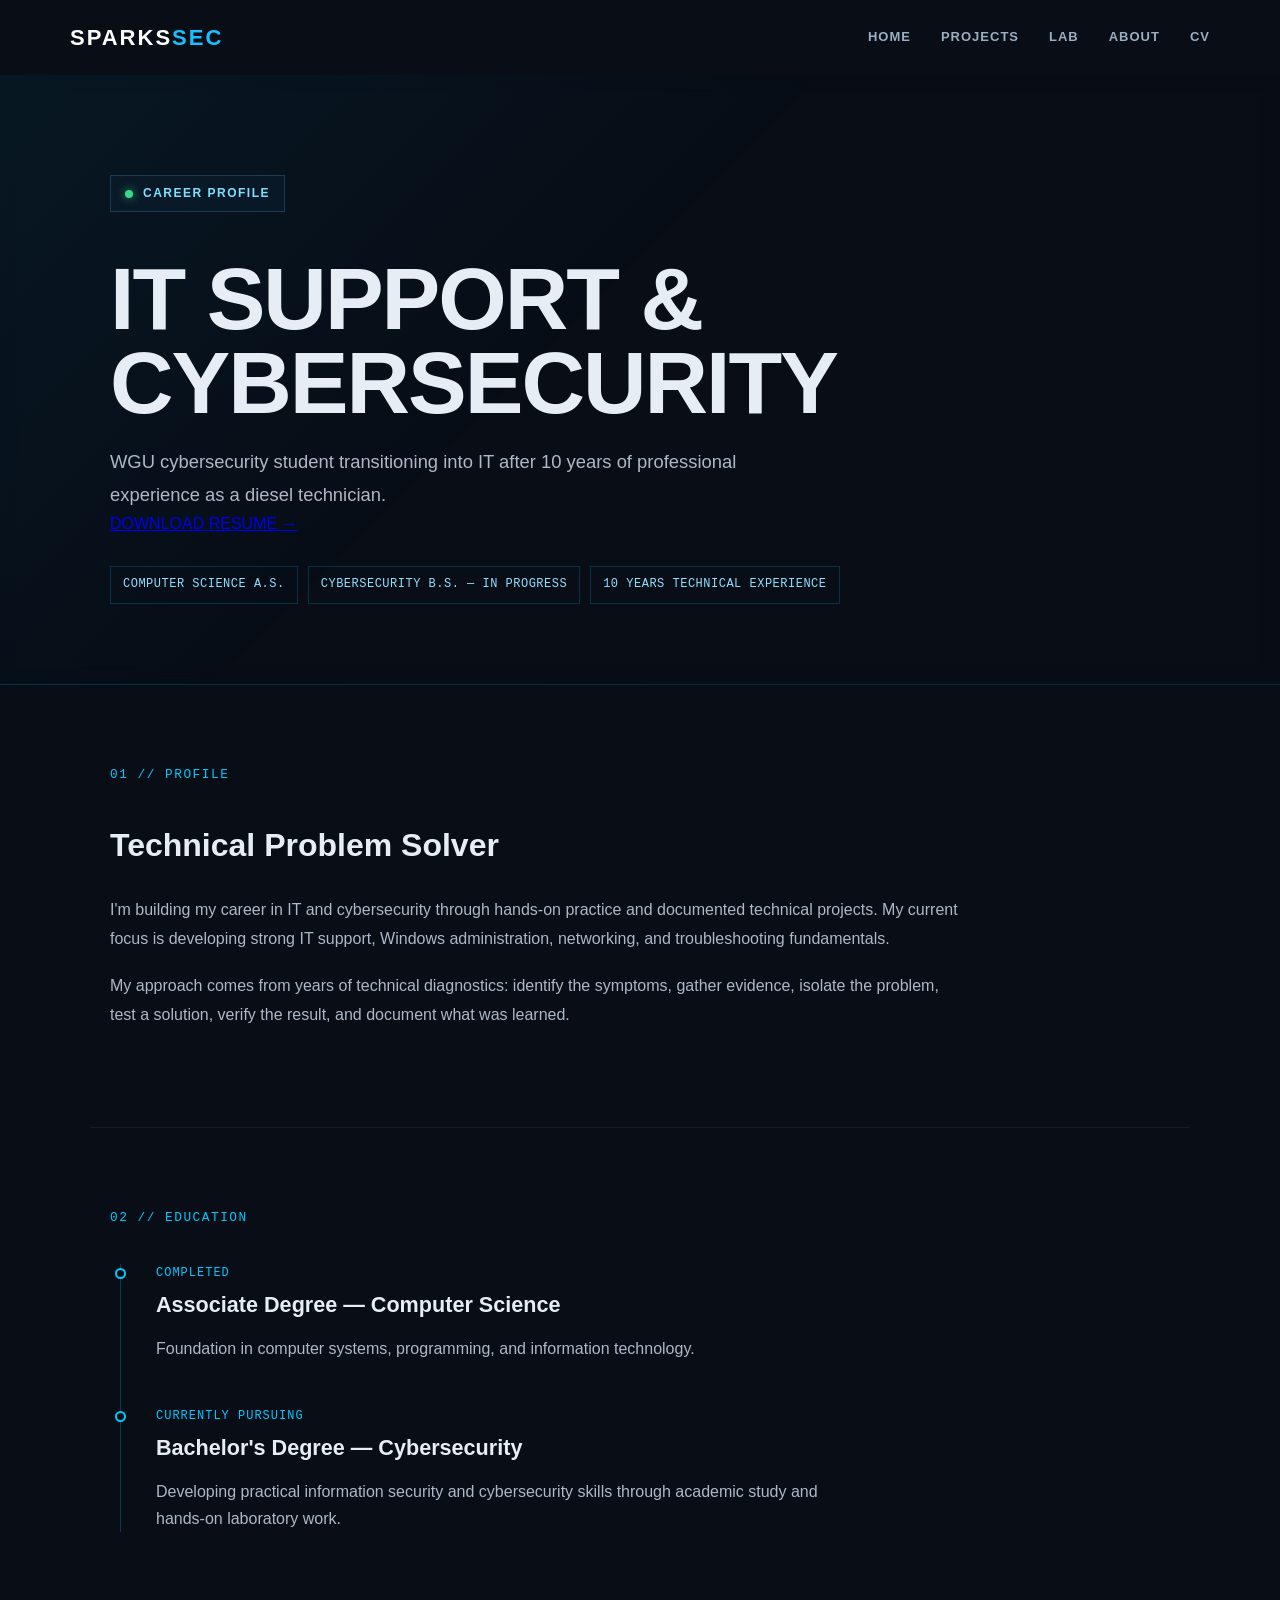
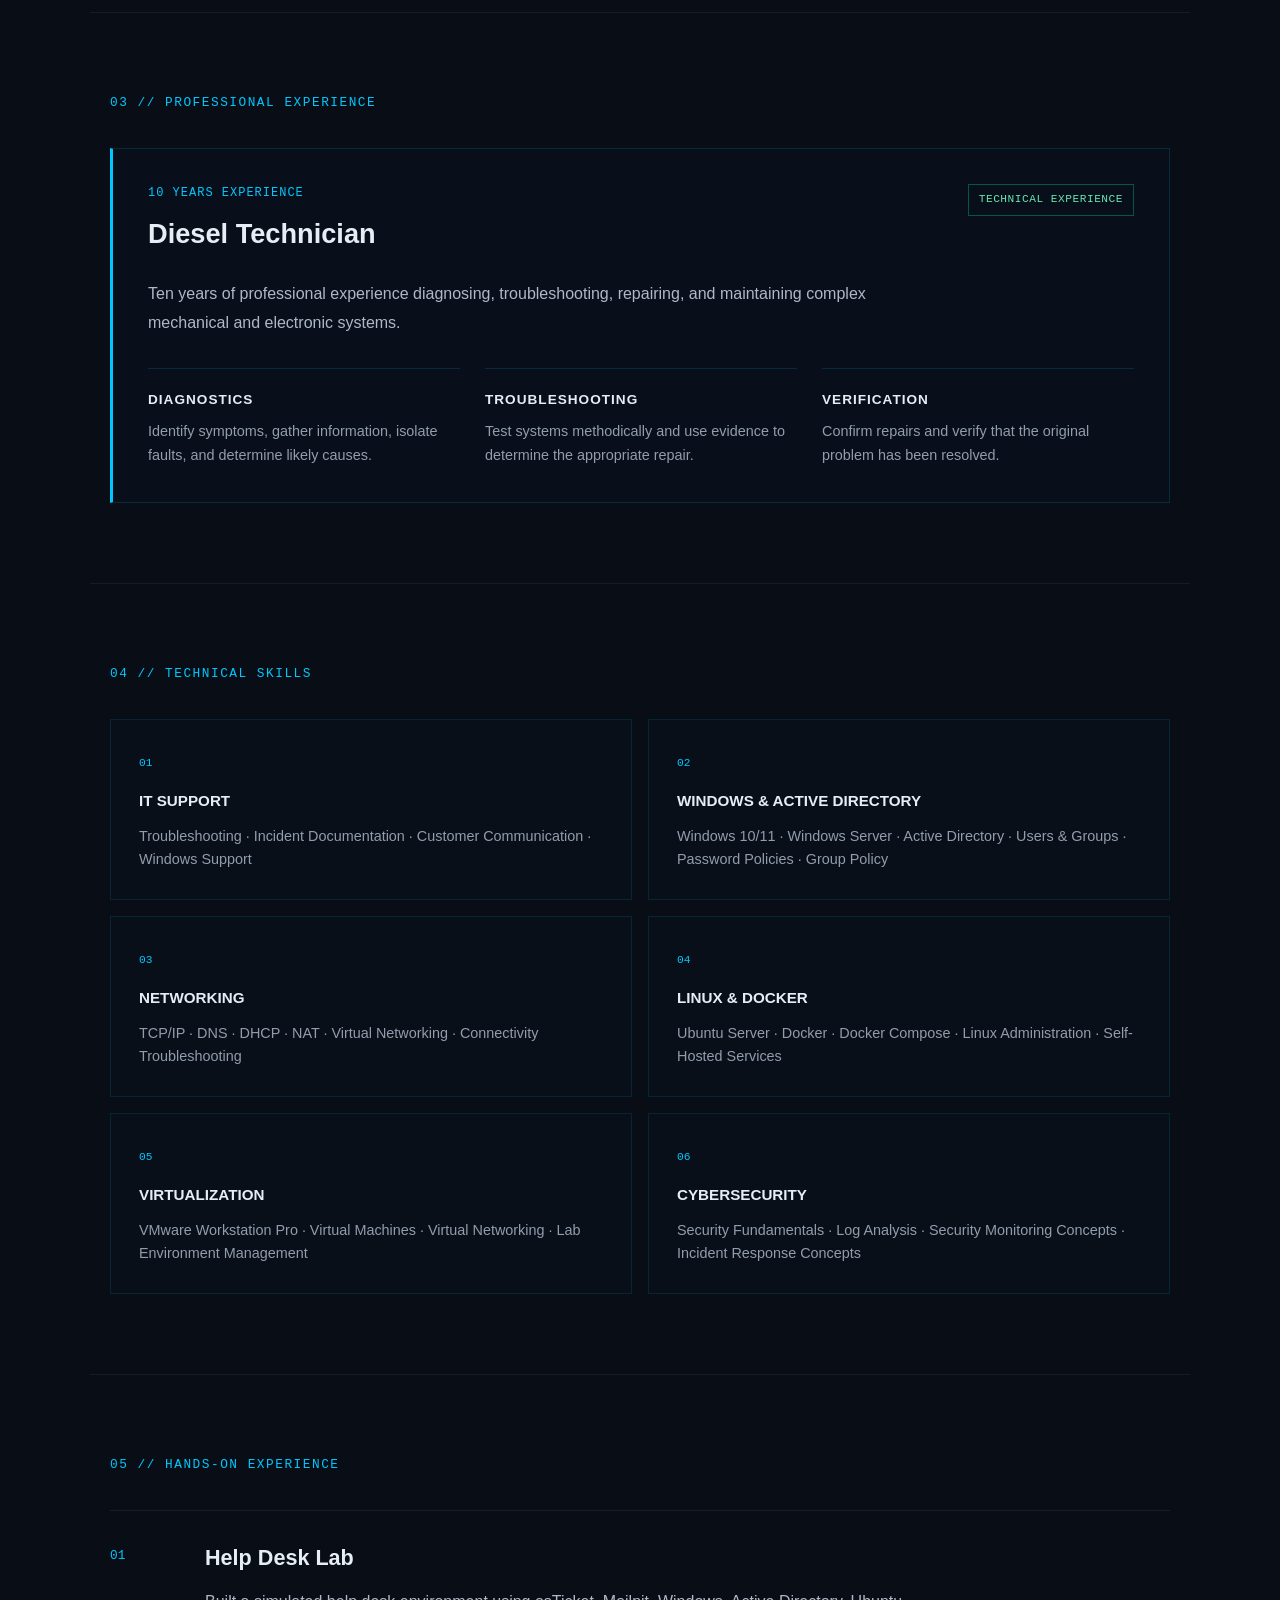
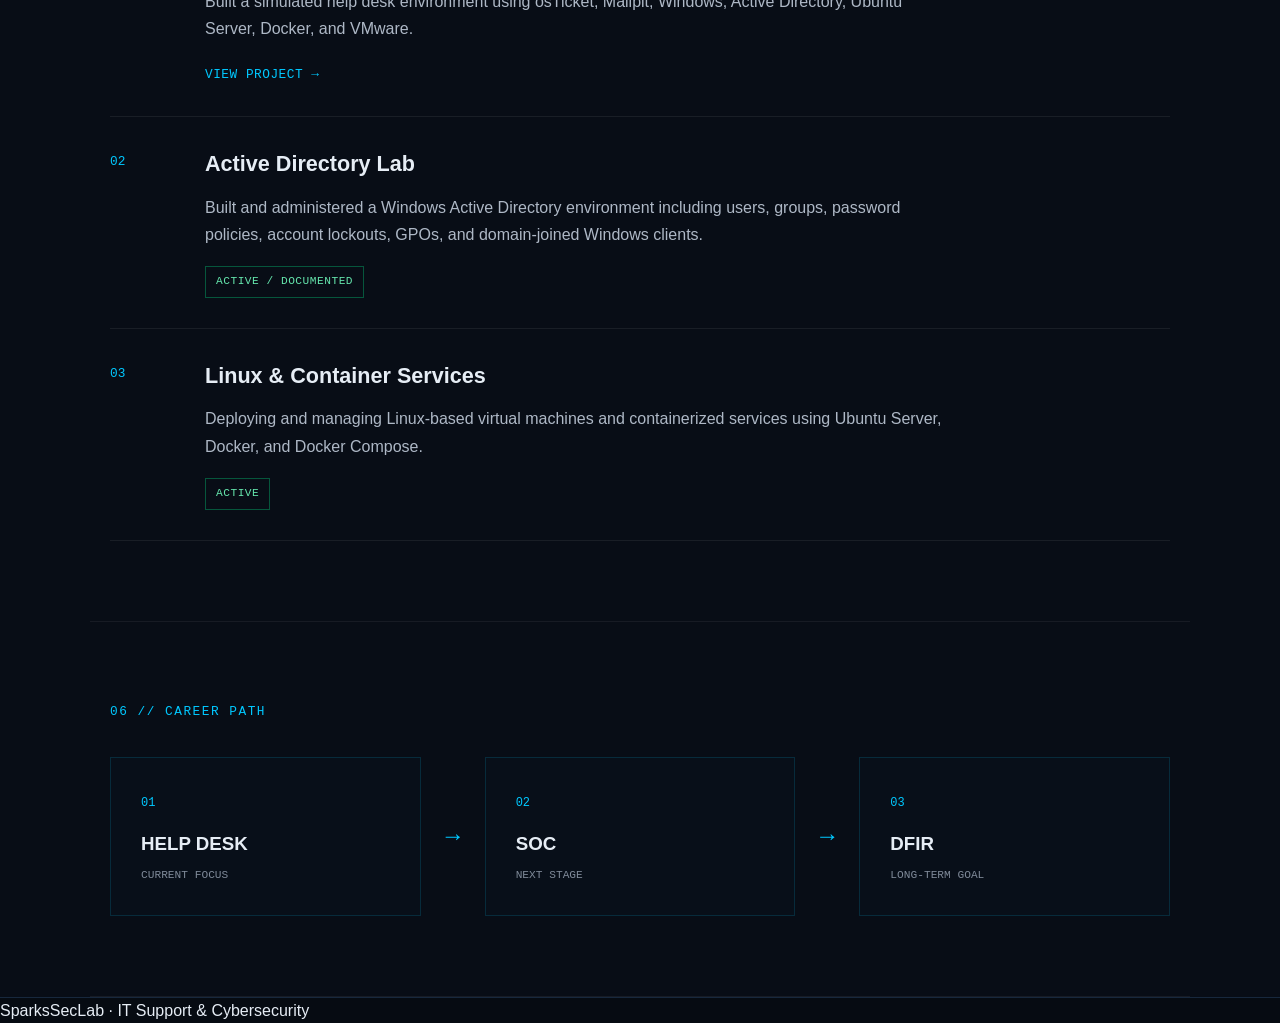
==== commit 2cf2bd1d: "Add resume download button" ====
--- a/cv/index.html
+++ b/cv/index.html
@@ -42,7 +42,11 @@
             WGU cybersecurity student transitioning into IT after
             10 years of professional experience as a diesel technician.
         </p>
-
+<a href="Edward_Sparks_Revised_Resume.pdf"
+   class="cv-resume-button"
+   target="_blank">
+    DOWNLOAD RESUME →
+</a>
         <div class="cv-quick-info">
 
             <span>COMPUTER SCIENCE A.S.</span>
--- a/style.css
+++ b/style.css
@@ -559,3 +559,386 @@
         align-items: flex-start;
     }
 }
+
+/* =========================
+   CV REDESIGN
+   ========================= */
+
+.cv-hero {
+    border-bottom: 1px solid rgba(0, 200, 255, 0.15);
+    background:
+        linear-gradient(
+            135deg,
+            rgba(0, 200, 255, 0.06),
+            transparent 45%
+        );
+}
+
+.cv-hero-inner {
+    max-width: 1100px;
+    margin: 0 auto;
+    padding: 100px 20px 80px;
+}
+
+.cv-hero h1 {
+    margin: 20px 0;
+    font-size: clamp(3rem, 7vw, 5.5rem);
+    line-height: 0.95;
+    letter-spacing: -2px;
+}
+
+.cv-lead {
+    max-width: 720px;
+    color: #aeb8c6;
+    font-size: 1.15rem;
+    line-height: 1.8;
+}
+
+.cv-quick-info {
+    display: flex;
+    flex-wrap: wrap;
+    gap: 10px;
+    margin-top: 30px;
+}
+
+.cv-quick-info span {
+    padding: 8px 12px;
+    border: 1px solid rgba(0, 200, 255, 0.2);
+    color: #8fdfff;
+    font-family: monospace;
+    font-size: 0.75rem;
+    letter-spacing: 0.5px;
+}
+
+
+/* MAIN */
+
+.cv-main {
+    max-width: 1100px;
+    margin: 0 auto;
+}
+
+
+/* SECTIONS */
+
+.cv-section {
+    padding: 80px 20px;
+    border-bottom: 1px solid rgba(255, 255, 255, 0.06);
+}
+
+.cv-section-label {
+    margin-bottom: 35px;
+    color: #00c8ff;
+    font-family: monospace;
+    font-size: 0.8rem;
+    letter-spacing: 1.5px;
+}
+
+
+/* PROFILE */
+
+.cv-profile {
+    max-width: 850px;
+}
+
+.cv-profile h2 {
+    margin-bottom: 25px;
+    font-size: 2rem;
+}
+
+.cv-profile p {
+    margin-bottom: 18px;
+    color: #aeb8c6;
+    line-height: 1.8;
+}
+
+
+/* EDUCATION TIMELINE */
+
+.cv-timeline {
+    position: relative;
+    margin-left: 10px;
+    padding-left: 35px;
+    border-left: 1px solid rgba(0, 200, 255, 0.25);
+}
+
+.cv-timeline-item {
+    position: relative;
+    padding-bottom: 45px;
+}
+
+.cv-timeline-item:last-child {
+    padding-bottom: 0;
+}
+
+.cv-timeline-marker {
+    position: absolute;
+    left: -41px;
+    top: 4px;
+    width: 11px;
+    height: 11px;
+    border: 2px solid #00c8ff;
+    background: #080d14;
+    border-radius: 50%;
+}
+
+.cv-timeline-content h2 {
+    margin: 5px 0 12px;
+    font-size: 1.35rem;
+}
+
+.cv-timeline-content p {
+    max-width: 700px;
+    margin: 0;
+    color: #aeb8c6;
+    line-height: 1.7;
+}
+
+.cv-meta {
+    color: #00c8ff;
+    font-family: monospace;
+    font-size: 0.75rem;
+    letter-spacing: 1px;
+}
+
+
+/* PROFESSIONAL EXPERIENCE */
+
+.cv-experience {
+    padding: 35px;
+    border: 1px solid rgba(0, 200, 255, 0.15);
+    border-left: 3px solid #00c8ff;
+    background: rgba(10, 18, 30, 0.55);
+}
+
+.cv-experience-header {
+    display: flex;
+    align-items: flex-start;
+    justify-content: space-between;
+    gap: 25px;
+    margin-bottom: 25px;
+}
+
+.cv-experience-header h2 {
+    margin: 8px 0 0;
+    font-size: 1.7rem;
+}
+
+.cv-experience > p {
+    max-width: 800px;
+    color: #aeb8c6;
+    line-height: 1.8;
+}
+
+.cv-experience-grid {
+    display: grid;
+    grid-template-columns: repeat(3, 1fr);
+    gap: 25px;
+    margin-top: 30px;
+}
+
+.cv-experience-grid div {
+    padding-top: 20px;
+    border-top: 1px solid rgba(0, 200, 255, 0.15);
+}
+
+.cv-experience-grid h3 {
+    margin-bottom: 10px;
+    font-size: 0.85rem;
+    letter-spacing: 1px;
+}
+
+.cv-experience-grid p {
+    margin: 0;
+    color: #929dac;
+    line-height: 1.6;
+    font-size: 0.9rem;
+}
+
+
+/* SKILLS */
+
+.cv-skill-grid {
+    display: grid;
+    grid-template-columns: repeat(2, 1fr);
+    gap: 16px;
+}
+
+.cv-skill-panel {
+    position: relative;
+    min-height: 145px;
+    padding: 28px;
+    border: 1px solid rgba(0, 200, 255, 0.12);
+    background: rgba(10, 18, 30, 0.45);
+    transition: border-color 0.2s ease,
+                transform 0.2s ease;
+}
+
+.cv-skill-panel:hover {
+    border-color: rgba(0, 200, 255, 0.4);
+    transform: translateY(-2px);
+}
+
+.cv-skill-number {
+    color: #00c8ff;
+    font-family: monospace;
+    font-size: 0.7rem;
+}
+
+.cv-skill-panel h3 {
+    margin: 15px 0 12px;
+    font-size: 0.95rem;
+}
+
+.cv-skill-panel p {
+    margin: 0;
+    color: #929dac;
+    line-height: 1.6;
+    font-size: 0.9rem;
+}
+
+
+/* PROJECTS */
+
+.cv-project-list {
+    display: flex;
+    flex-direction: column;
+}
+
+.cv-project {
+    display: grid;
+    grid-template-columns: 70px 1fr;
+    gap: 25px;
+    padding: 30px 0;
+    border-bottom: 1px solid rgba(255, 255, 255, 0.07);
+}
+
+.cv-project:first-child {
+    border-top: 1px solid rgba(255, 255, 255, 0.07);
+}
+
+.cv-project-number {
+    color: #00c8ff;
+    font-family: monospace;
+    font-size: 0.8rem;
+    padding-top: 5px;
+}
+
+.cv-project-content h2 {
+    margin: 0 0 12px;
+    font-size: 1.35rem;
+}
+
+.cv-project-content p {
+    max-width: 750px;
+    margin: 0 0 18px;
+    color: #aeb8c6;
+    line-height: 1.7;
+}
+
+.cv-project-content a {
+    color: #00c8ff;
+    text-decoration: none;
+    font-family: monospace;
+    font-size: 0.8rem;
+    letter-spacing: 0.5px;
+}
+
+.cv-project-content a:hover {
+    color: #ffffff;
+}
+
+
+/* STATUS */
+
+.cv-status {
+    display: inline-block;
+    padding: 6px 10px;
+    border: 1px solid rgba(0, 255, 150, 0.3);
+    color: #65e6ad;
+    font-family: monospace;
+    font-size: 0.7rem;
+    letter-spacing: 0.5px;
+}
+
+
+/* CAREER PATH */
+
+.cv-career-path {
+    display: grid;
+    grid-template-columns: 1fr auto 1fr auto 1fr;
+    align-items: center;
+    gap: 20px;
+}
+
+.cv-career-stage {
+    padding: 30px;
+    border: 1px solid rgba(0, 200, 255, 0.15);
+    background: rgba(10, 18, 30, 0.45);
+}
+
+.cv-career-stage > span {
+    color: #00c8ff;
+    font-family: monospace;
+    font-size: 0.75rem;
+}
+
+.cv-career-stage h3 {
+    margin: 15px 0 8px;
+}
+
+.cv-career-stage p {
+    margin: 0;
+    color: #7f8a99;
+    font-family: monospace;
+    font-size: 0.7rem;
+}
+
+.cv-career-arrow {
+    color: #00c8ff;
+    font-size: 1.5rem;
+}
+
+
+/* MOBILE */
+
+@media (max-width: 750px) {
+
+    .cv-hero-inner {
+        padding: 70px 20px 55px;
+    }
+
+    .cv-hero h1 {
+        font-size: 3rem;
+    }
+
+    .cv-section {
+        padding: 55px 20px;
+    }
+
+    .cv-experience-header {
+        flex-direction: column;
+    }
+
+    .cv-experience-grid {
+        grid-template-columns: 1fr;
+    }
+
+    .cv-skill-grid {
+        grid-template-columns: 1fr;
+    }
+
+    .cv-career-path {
+        grid-template-columns: 1fr;
+    }
+
+    .cv-career-arrow {
+        text-align: center;
+        transform: rotate(90deg);
+    }
+
+    .cv-project {
+        grid-template-columns: 45px 1fr;
+        gap: 15px;
+    }
+}
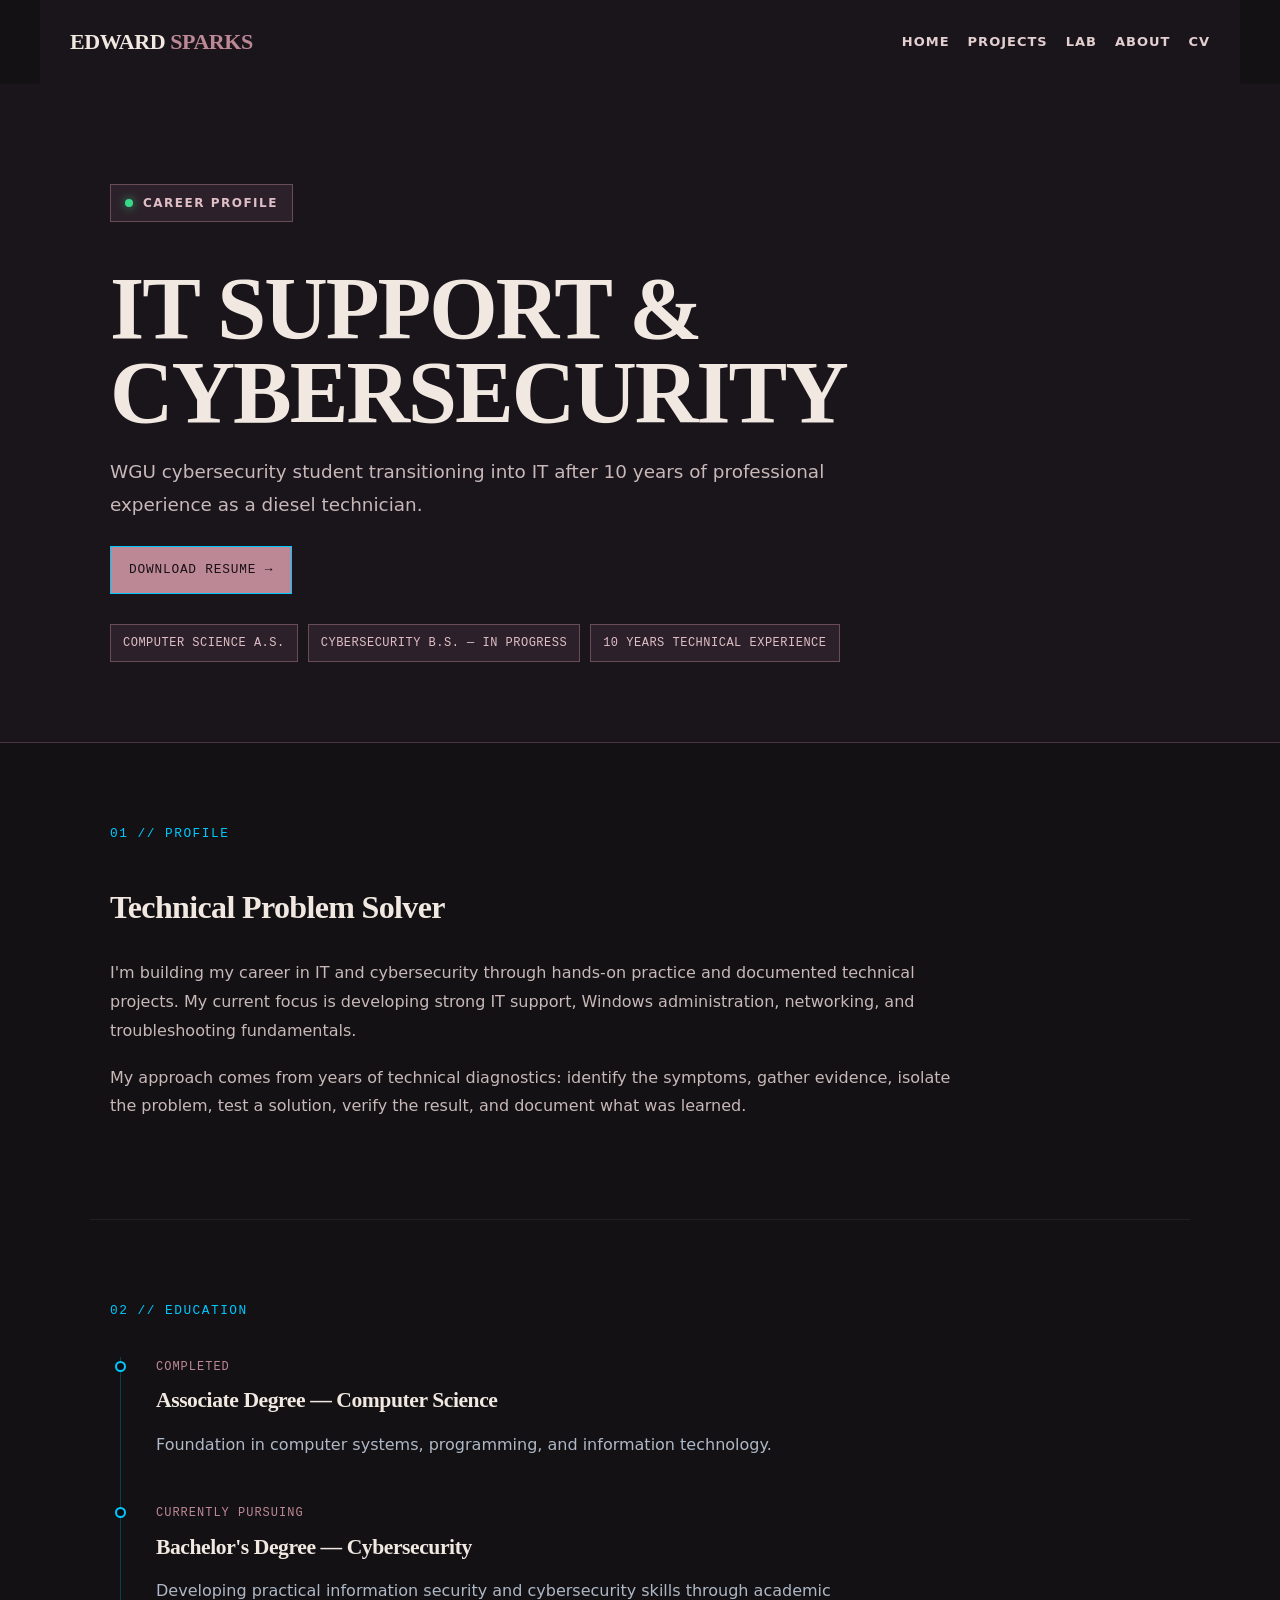
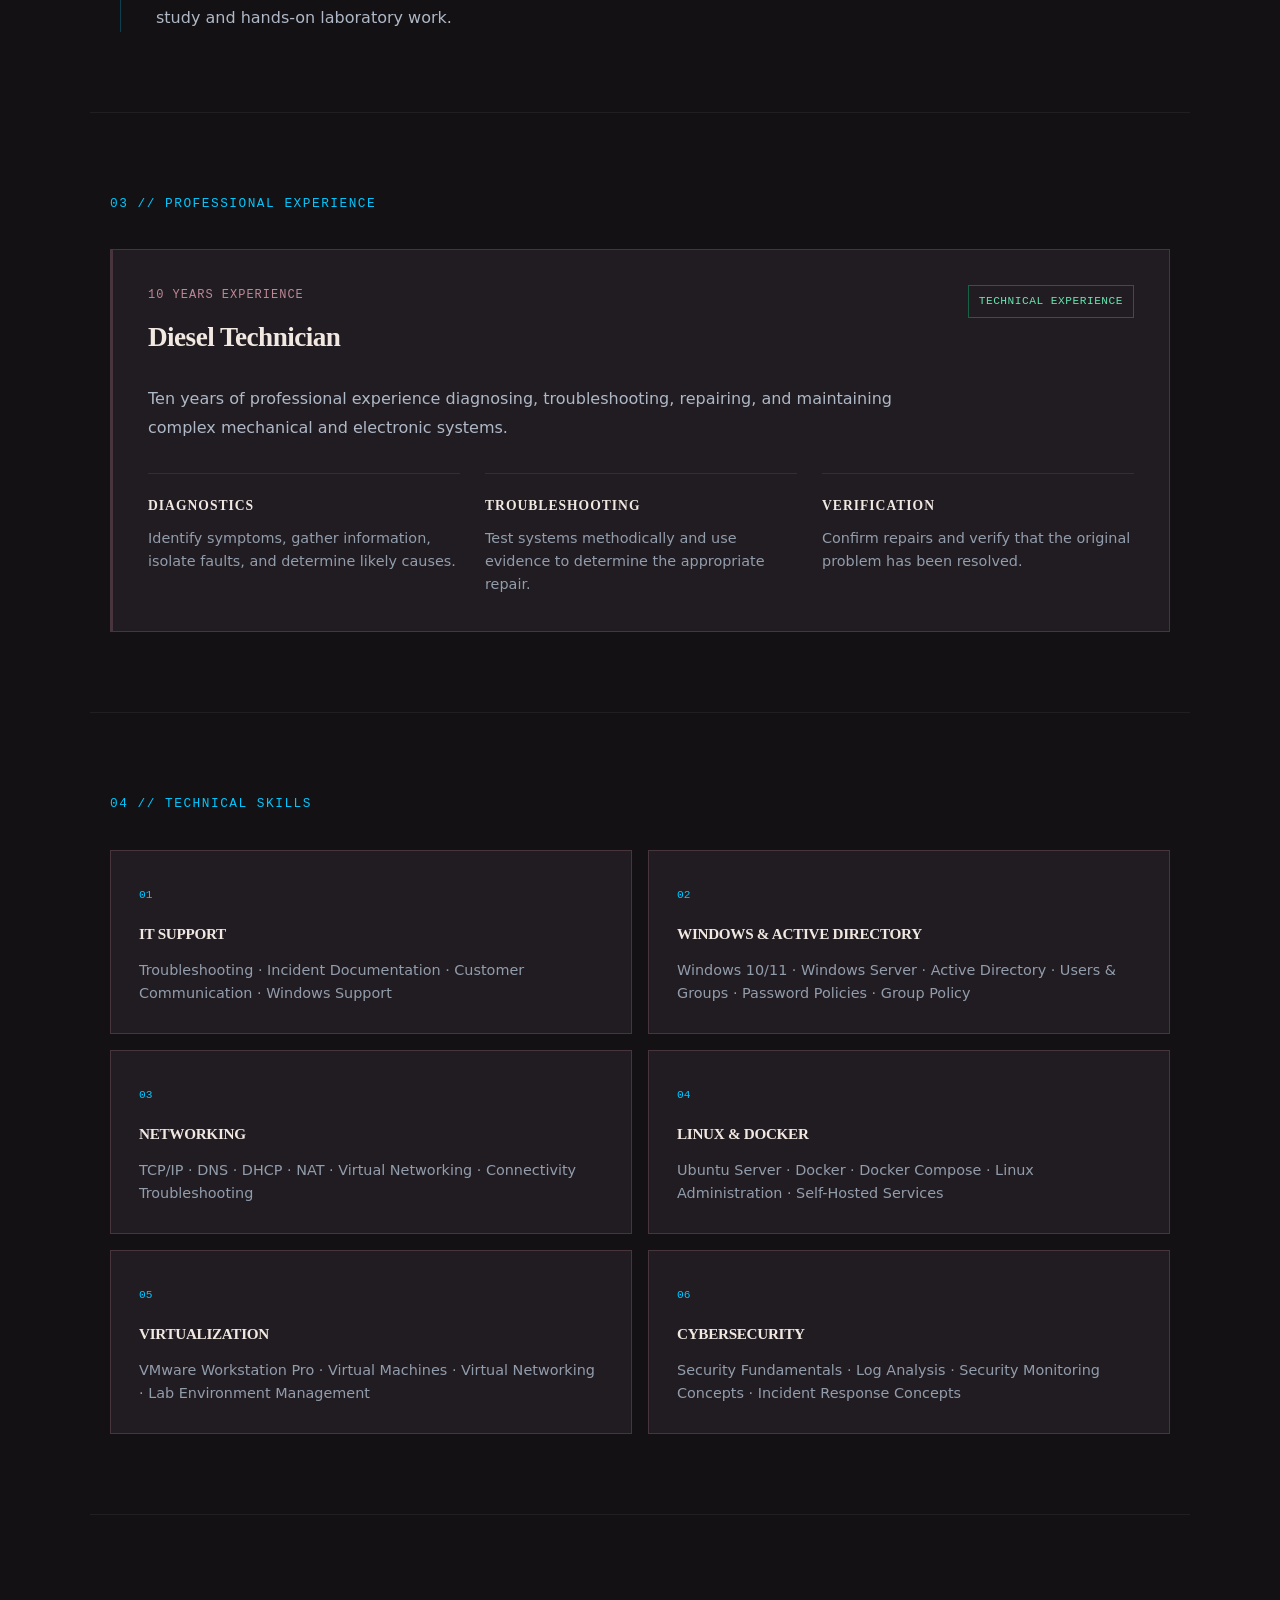
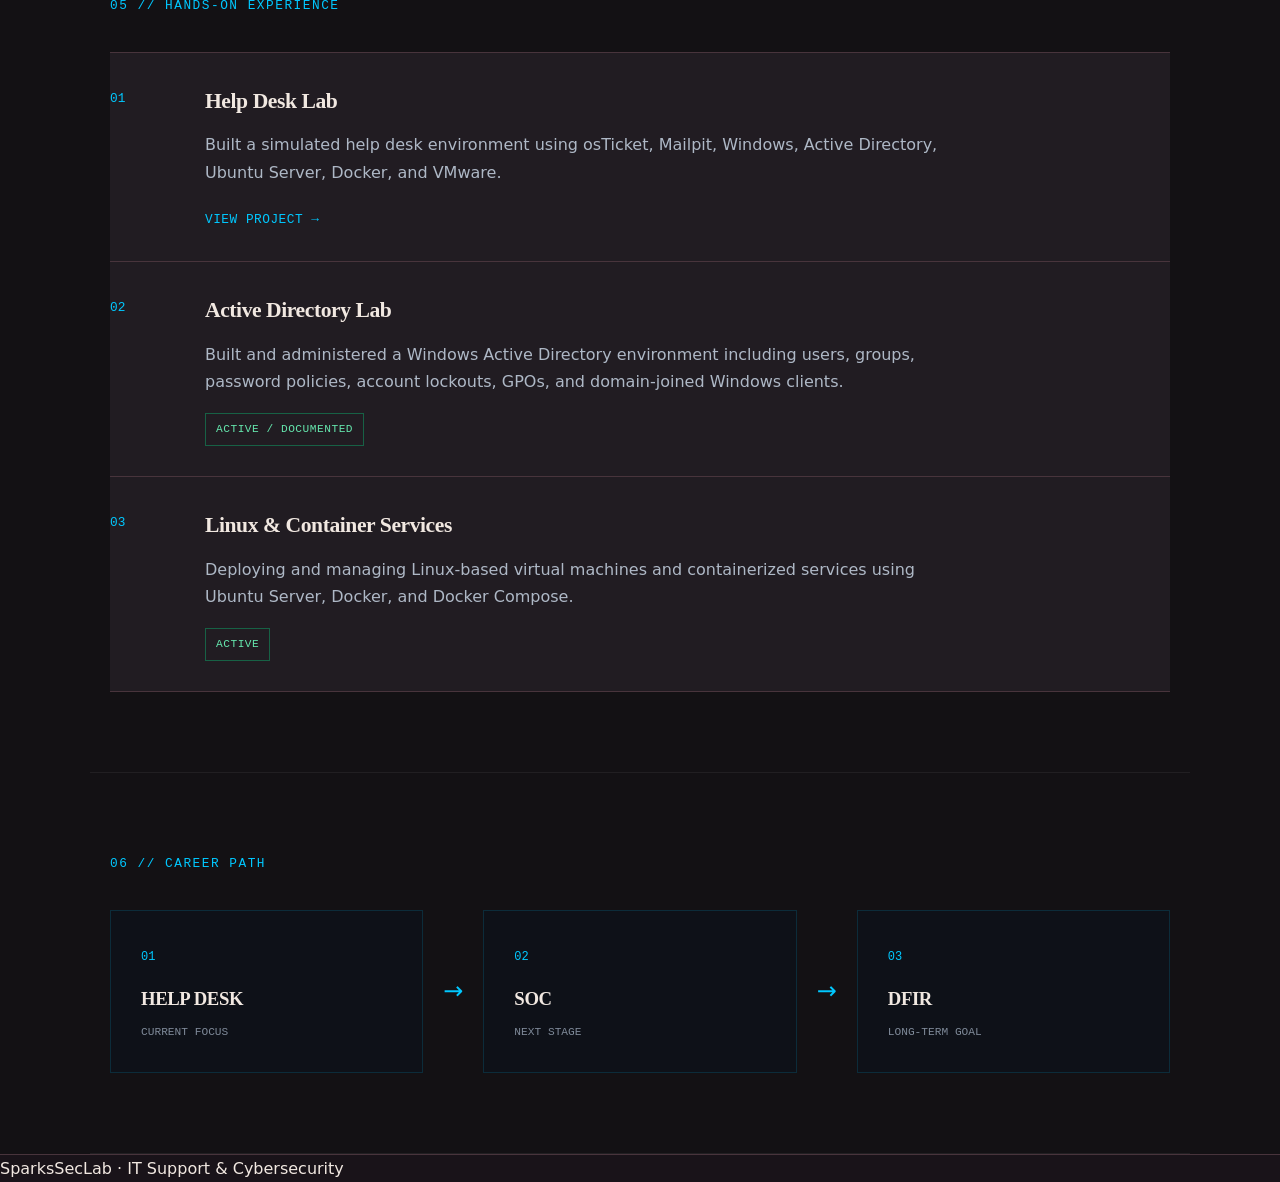
==== commit c715bbce: "Apply cohesive professional design to cv/index.html" ====
--- a/cv/index.html
+++ b/cv/index.html
@@ -7,12 +7,12 @@
     <title>CV | SparksSecLab</title>
 
     <link rel="stylesheet" href="../style.css">
-</head>
+<link rel="stylesheet" href="../assets/redesign.css"></head>
 <body>
 
 <nav class="navbar">
     <div class="logo">
-        SPARKS<span>SEC</span>
+        EDWARD<span> SPARKS</span>
     </div>
 
     <div class="nav-links">
--- a/style.css
+++ b/style.css
@@ -942,3 +942,76 @@
         gap: 15px;
     }
 }
+
+/* =========================
+   RESUME DOWNLOAD BUTTON
+   ========================= */
+
+.cv-resume-button {
+    display: inline-block;
+    margin-top: 25px;
+    padding: 12px 18px;
+    border: 1px solid #00c8ff;
+    color: #00c8ff;
+    background: rgba(0, 200, 255, 0.05);
+    text-decoration: none;
+    font-family: monospace;
+    font-size: 0.8rem;
+    letter-spacing: 0.8px;
+    transition: all 0.2s ease;
+}
+
+.cv-resume-button:hover {
+    color: #080d14;
+    background: #00c8ff;
+}
+
+/* =========================
+   INCIDENT EVIDENCE
+   ========================= */
+
+.incident-evidence {
+    margin-top: 35px;
+    padding: 25px;
+    border: 1px solid rgba(0, 200, 255, 0.15);
+    background: rgba(10, 18, 30, 0.45);
+}
+
+.incident-evidence h3 {
+    margin: 8px 0 10px;
+    font-size: 1.1rem;
+}
+
+.incident-evidence p {
+    max-width: 800px;
+    margin-bottom: 20px;
+    color: #aeb8c6;
+    line-height: 1.7;
+}
+
+.incident-screenshot {
+    display: block;
+    width: 100%;
+    max-width: 900px;
+    height: auto;
+    margin: 0 auto;
+    border: 1px solid rgba(0, 200, 255, 0.2);
+    box-shadow: 0 10px 30px rgba(0, 0, 0, 0.35);
+}
+/* =========================
+   HERO IDENTITY
+   ========================= */
+
+.hero-name {
+    margin-bottom: 14px;
+    color: #ffffff;
+    font-size: 1.15rem;
+    font-weight: 700;
+    letter-spacing: 4px;
+    text-transform: uppercase;
+}
+
+.hero-name::before {
+    content: "// ";
+    color: #00c8ff;
+}
--- a/assets/redesign.css
+++ b/assets/redesign.css
@@ -0,0 +1 @@
+:root{--bg:#131114;--panel:#211c22;--line:#48343c;--text:#f1e8e1;--muted:#c8b8b8;--accent:#bd8895}*{box-sizing:border-box}html{scroll-behavior:smooth}body{background:var(--bg)!important;color:var(--text)!important;font:16px/1.7 system-ui,-apple-system,"Segoe UI",sans-serif!important;margin:0}a{color:#d7a8b0}a:hover{color:#f1c1ca}a:focus-visible,button:focus-visible{outline:3px solid #f1c1ca;outline-offset:3px}h1,h2,h3,.logo{font-family:Georgia,"Times New Roman",serif!important;letter-spacing:-.02em;color:var(--text)!important}header,.navbar,nav.navbar{background:#1a151b!important;border-color:var(--line)!important}.navbar{min-height:84px;display:flex;flex-wrap:wrap;gap:16px}.nav-links{display:flex!important;flex-wrap:wrap;gap:18px!important}.nav-links a{color:#e4cfd0!important;text-decoration:none!important}.logo span,.hero h1 span,.section-label,.project-tag,.career-number,.terminal-blue,.project-link,.cv-meta{color:var(--accent)!important}.hero{background:radial-gradient(ellipse at 80% 25%,#422936,transparent 55%),#161216!important;min-height:590px!important}.hero::after{opacity:.22}.hero-text,.about-content p,.project-info p,.career-card p,.cv-lead,.cv-profile p{color:var(--muted)!important}.status-panel,.featured-project,.career-card,.status-card,.project-terminal,.cv-skill-panel,.cv-project,.cv-experience,.card{background:var(--panel)!important;border-color:var(--line)!important}.status,.skills span,.cv-quick-info span{background:#2c212a!important;color:#e0bec5!important;border-color:#684c56!important}.button.primary,.cv-resume-button{background:var(--accent)!important;color:#171016!important}.button.secondary{border-color:#97707c!important;color:var(--text)!important}footer{background:#191319!important;border-color:var(--line)!important}.new-hero{max-width:1180px;margin:auto;padding:90px 30px;display:grid;grid-template-columns:minmax(0,1fr) 280px;gap:50px;align-items:center}.new-hero h1{font-size:clamp(45px,6vw,82px);line-height:1.05;margin:20px 0}.new-hero p,.new-intro{max-width:720px;color:var(--muted);font-size:18px}.eyebrow{font-size:12px!important;letter-spacing:.16em;text-transform:uppercase;color:#d7a0af;font-weight:700}.signature{padding:34px;background:radial-gradient(circle at 70% 20%,#51303e,#231b22);border:1px solid var(--line);text-align:center}.signature svg{width:180px;max-width:100%}.signature span{display:block;font-size:12px;letter-spacing:.2em}.site-section{max-width:1180px;margin:auto;padding:76px 30px}.site-section h2{font-size:clamp(30px,4vw,44px);margin:10px 0 25px}.tile-grid{display:grid;grid-template-columns:repeat(3,minmax(0,1fr));gap:18px}.tile{padding:28px;background:var(--panel);border:1px solid var(--line)}.tile h3{font-size:24px;margin:10px 0}.tile p{color:var(--muted);font-size:15px}.tile a{font-weight:650}.site-actions{display:flex;flex-wrap:wrap;gap:12px;margin-top:30px}.site-actions a{padding:12px 20px;border:1px solid #936d79;text-decoration:none;font-weight:650}.site-actions a:first-child{background:var(--accent);color:#1b141a}.site-navbrand{font:600 23px Georgia,serif;text-decoration:none;color:#f0e6de!important}.site-navbrand small{display:block;font:600 10px system-ui,sans-serif;color:#ce9ba7;letter-spacing:.18em;margin-top:5px}section.site-section+section.site-section{border-top:1px solid var(--line)}@media(max-width:850px){.new-hero{grid-template-columns:1fr;gap:20px}.signature{max-width:300px}.tile-grid{grid-template-columns:1fr}.navbar{padding:18px!important}.nav-links{gap:12px!important}}
